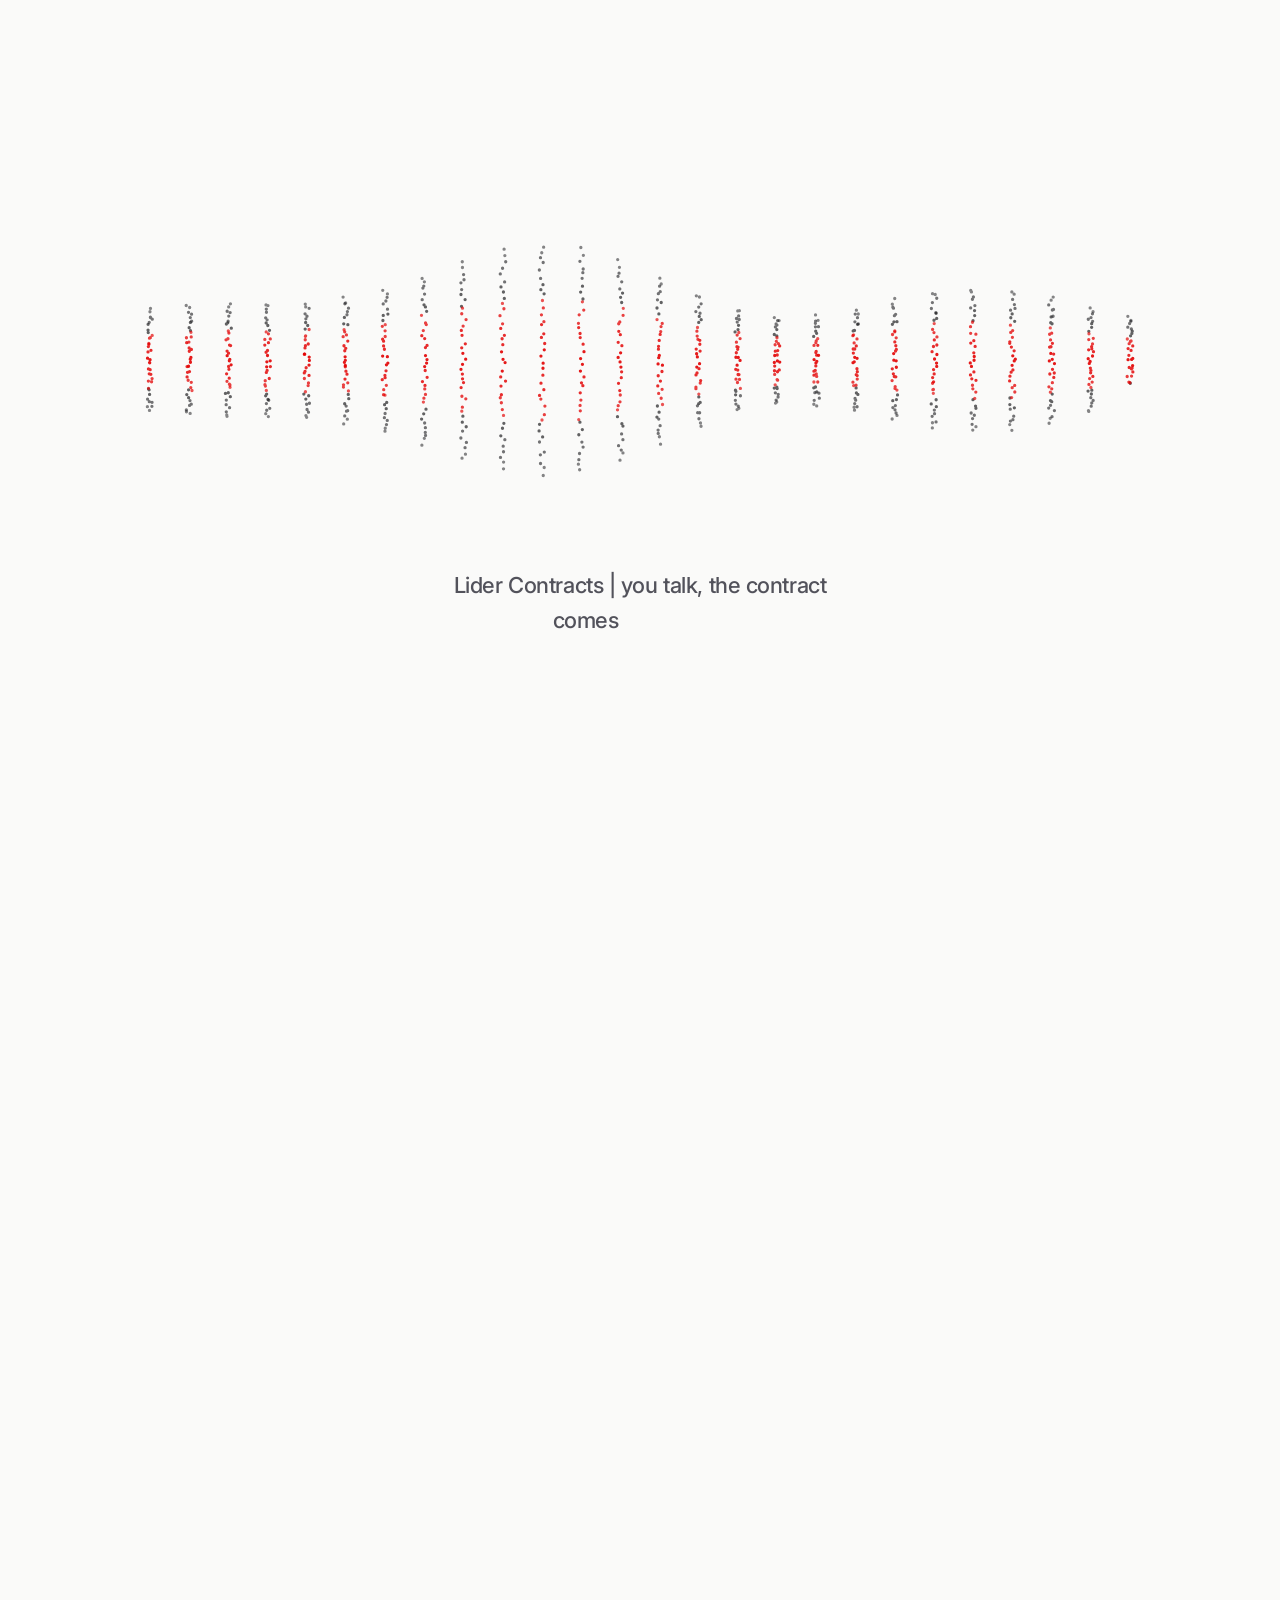
==== en/index.html @ 35e48deb "Site do Lider Contracts, nas tres linguas Portugues na raiz, ingles em /en/ e espanhol em /es/, cada" ====
<!DOCTYPE html><html lang="en"><head><meta charset="utf-8"><meta name="viewport" content="width=device-width,initial-scale=1"><title>Contracts and invoices on WhatsApp | Lider Contracts</title><meta name="description" content="Send a voice note on WhatsApp and get a contract, estimate or invoice back in English, branded with your company. Built for service pros in the United States."><meta name="robots" content="index,follow,max-image-preview:large"><link rel="canonical" href="https://lidercontracts.com/en/"><link rel="alternate" hreflang="pt-BR" href="https://lidercontracts.com/"><link rel="alternate" hreflang="en" href="https://lidercontracts.com/en/"><link rel="alternate" hreflang="es" href="https://lidercontracts.com/es/"><link rel="alternate" hreflang="x-default" href="https://lidercontracts.com/en/"><meta property="og:type" content="website"><meta property="og:url" content="https://lidercontracts.com/en/"><meta property="og:title" content="You talk. The contract comes back done."><meta property="og:description" content="A voice note on WhatsApp becomes a contract and an invoice in English, with your company name and logo."><meta property="og:locale" content="en_US"><meta property="og:site_name" content="Lider Contracts"><meta name="twitter:card" content="summary_large_image"><meta name="twitter:title" content="You talk. The contract comes back done."><meta name="twitter:description" content="A voice note on WhatsApp becomes a contract and an invoice in English, with your company name and logo."><link rel="icon" type="image/png" href="/assets/favicon.png"><link rel="apple-touch-icon" href="/assets/favicon.png"><meta name="theme-color" content="#fafaf9"><link rel="preconnect" href="https://fonts.googleapis.com"><link rel="preconnect" href="https://fonts.gstatic.com" crossorigin><link href="https://fonts.googleapis.com/css2?family=Inter:wght@400;500;600;700&family=JetBrains+Mono:wght@500;600&display=swap" rel="stylesheet"><link rel="stylesheet" href="/assets/site-us.css?v=20261125"><script>!function(){if("http:"===location.protocol||"https:"===location.protocol){var t="lidercommerce_us_lingua",a=(document.documentElement.getAttribute("lang")||"pt").slice(0,2);if("/"===location.pathname||"/index.html"===location.pathname){var e=location.search+location.hash,o=null;try{o=localStorage.getItem(t)}catch(t){}if(o)"pt"!==o&&n(o);else if(!/bot|crawl|spider|slurp|googlebot|bingpreview|duckduck|yandex|baidu/i.test(navigator.userAgent||"")){var l=(navigator.languages&&navigator.languages[0]||navigator.language||"").slice(0,2).toLowerCase();"es"===l?n("es"):l&&"pt"!==l&&n("en")}}else try{localStorage.setItem(t,a)}catch(t){}}function n(t){location.replace("/"+t+"/"+e)}}()</script><script>!function(){var e=document.documentElement,a=location.search;if(!(a.indexOf("sem-abertura")>-1)){if(!(a.indexOf("abertura")>-1)){try{if("1"===sessionStorage.getItem("lidercommerce_us_abertura_vista_v1"))return}catch(e){}if(window.matchMedia&&window.matchMedia("(prefers-reduced-motion: reduce)").matches)return}var t=document.createElement("style");t.textContent=".abertura-ativa,.abertura-ativa body{overflow:hidden;background:#fafaf9}.abertura-ativa body>*:not(.abertura){visibility:hidden}.abertura{visibility:visible}",document.head.appendChild(t),e.className+=" abertura-ativa",setTimeout(function(){e.classList.remove("abertura-ativa")},9e3)}}()</script><script src="/assets/abertura-us.js?v=20261125" defer="defer"></script><script type="application/ld+json">[{"@context":"https://schema.org","@type":"SoftwareApplication","name":"Lider Contracts","applicationCategory":"BusinessApplication","operatingSystem":"WhatsApp","inLanguage":"en","url":"https://lidercontracts.com/en/","description":"Send a voice note on WhatsApp and get a contract, estimate or invoice back in English, branded with your company. Built for service pros in the United States.","offers":[{"@type":"Offer","name":"Free","price":"0","priceCurrency":"USD","description":"To try it before you decide."},{"@type":"Offer","name":"Plus","price":"4","priceCurrency":"USD","description":"$48 a year, billed once"},{"@type":"Offer","name":"Pro","price":"18","priceCurrency":"USD","description":"$216 a year, billed once"}]},{"@context":"https://schema.org","@type":"FAQPage","inLanguage":"en","mainEntity":[{"@type":"Question","name":"Do I need to speak English?","acceptedAnswer":{"@type":"Answer","text":"No. You speak in Portuguese or Spanish and the document comes out in English. The summary you get back to review is in your own language."}},{"@type":"Question","name":"Do I need to install an app?","acceptedAnswer":{"@type":"Answer","text":"No. Everything happens in the WhatsApp you already use every day. The dashboard on your computer is there to look up what you already sent."}},{"@type":"Question","name":"Is the contract valid in the United States?","acceptedAnswer":{"@type":"Answer","text":"It carries the parties, the job, the amounts, the deposit and the signature lines, in the format service pros use every day. For a large project or an unusual case, it is worth running it by an attorney first."}},{"@type":"Question","name":"Can I put my own logo on it?","acceptedAnswer":{"@type":"Answer","text":"Yes. Name, logo, address, standard deposit and warranty are saved once and go into every document on their own."}},{"@type":"Question","name":"What if the price changes later?","acceptedAnswer":{"@type":"Answer","text":"Ask for the change in the same chat, by voice or by text. A new version comes out right away, without starting over."}},{"@type":"Question","name":"How do I cancel?","acceptedAnswer":{"@type":"Answer","text":"On WhatsApp or in the dashboard, whenever you want. No fee and no commitment."}}]}]</script></head><body><div class="abertura" aria-hidden="true"><p class="abertura-frase" data-frase="Lider Contracts | you talk, the contract comes back done"></p></div><header class="topo" id="topo"><div class="topo-caixa wrap"><a href="/en/" class="marca" aria-label="Lider Contracts"><img src="/assets/logo-lc-marca.png" alt=""> <span>Lider<i>Contracts</i></span></a><div class="topo-acoes"><nav class="linguas" aria-label="Language"><a href="/" hreflang="pt-BR" lang="pt-BR">PT</a> <a href="/en/" aria-current="true" hreflang="en" lang="en">EN</a> <a href="/es/" hreflang="es" lang="es">ES</a></nav><a href="#planos" class="topo-link some">Pricing</a> <a href="https://lidercontracts.com/app/" class="topo-link">Log in</a> <a href="#planos" class="btn btn-marca btn-p">Subscribe</a></div></div></header><main><section class="hero"><div class="wrap"><div class="hero-grade"><div class="hero-texto"><span class="etiqueta-marca">For service pros in the United States</span><h1 class="display">You talk. <span class="realce">The contract comes back done.</span></h1><p class="hero-tese">Send a voice note on WhatsApp with the client, the job and the price. In under a minute you get a contract and an invoice in English, carrying your company name and logo.</p><div class="hero-acoes"><a href="#" class="btn btn-marca btn-g" data-wa><svg viewBox="0 0 24 24" fill="currentColor" aria-hidden="true"><path d="M12.04 2C6.58 2 2.13 6.45 2.13 11.91c0 1.75.46 3.45 1.32 4.95L2 22l5.25-1.38a9.9 9.9 0 0 0 4.79 1.22h.01c5.46 0 9.91-4.45 9.91-9.91 0-2.65-1.03-5.14-2.9-7.01A9.82 9.82 0 0 0 12.04 2Zm0 18.15h-.01a8.2 8.2 0 0 1-4.19-1.15l-.3-.18-3.12.82.83-3.04-.2-.31a8.22 8.22 0 0 1-1.26-4.38c0-4.54 3.7-8.24 8.25-8.24 2.2 0 4.27.86 5.83 2.42a8.19 8.19 0 0 1 2.41 5.83c0 4.54-3.7 8.23-8.24 8.23Zm4.52-6.16c-.25-.12-1.47-.72-1.69-.81-.23-.08-.39-.12-.56.13-.16.24-.64.8-.78.97-.14.16-.29.18-.54.06-.25-.12-1.05-.39-1.99-1.23-.74-.66-1.23-1.47-1.38-1.72-.14-.25-.01-.38.11-.5.11-.11.25-.29.37-.43.13-.15.17-.25.25-.41.08-.17.04-.31-.02-.43-.06-.12-.56-1.34-.76-1.84-.2-.48-.4-.42-.56-.43h-.48c-.16 0-.43.06-.65.31-.22.25-.86.84-.86 2.05s.88 2.38 1 2.54c.12.17 1.73 2.64 4.2 3.71.59.25 1.04.4 1.4.52.59.19 1.12.16 1.55.1.47-.07 1.47-.6 1.67-1.18.21-.58.21-1.07.15-1.18-.06-.1-.22-.17-.47-.29Z"/></svg> Start free on WhatsApp </a><a href="#como" class="btn btn-linha btn-g">See how it works</a></div><div class="selos"><span class="selo"><svg viewBox="0 0 24 24" fill="none" stroke="currentColor" stroke-width="2.6" stroke-linecap="round" stroke-linejoin="round" aria-hidden="true"><path d="M20 6 9 17l-5-5"/></svg>Free to start</span> <span class="selo"><svg viewBox="0 0 24 24" fill="none" stroke="currentColor" stroke-width="2.6" stroke-linecap="round" stroke-linejoin="round" aria-hidden="true"><path d="M20 6 9 17l-5-5"/></svg>No card needed</span> <span class="selo"><svg viewBox="0 0 24 24" fill="none" stroke="currentColor" stroke-width="2.6" stroke-linecap="round" stroke-linejoin="round" aria-hidden="true"><path d="M20 6 9 17l-5-5"/></svg>No app to install</span></div></div><div class="cena" data-demo="1" aria-label="Example of a WhatsApp conversation and the contract it produces"><div class="aparelho"><div class="fone"><div class="fone-tela"><div class="fone-ilha"></div><div class="fone-topo"><span class="mono">9:41</span> <span class="fone-sinal"><svg viewBox="0 0 24 24" fill="currentColor" aria-hidden="true"><path d="M2 20h3v-6H2v6Zm5 0h3V9H7v11Zm5 0h3V4h-3v16Zm5 0h3v-9h-3v9Z"/></svg> <svg viewBox="0 0 24 24" fill="currentColor" aria-hidden="true"><path d="M2 6h16a2 2 0 0 1 2 2v8a2 2 0 0 1-2 2H2a2 2 0 0 1-2-2V8a2 2 0 0 1 2-2Zm1 2v8h14V8H3Zm19 2v4h1v-4h-1Z"/></svg></span></div><div class="chat-topo"><span class="chat-voltar"><svg viewBox="0 0 24 24" fill="none" stroke="currentColor" stroke-width="2.4" stroke-linecap="round" stroke-linejoin="round" aria-hidden="true"><path d="m15 18-6-6 6-6"/></svg></span><span class="chat-face"><svg viewBox="0 0 24 24" fill="currentColor" aria-hidden="true"><path d="M12 2a2 2 0 0 1 2 2v1h1a5 5 0 0 1 5 5v5a5 5 0 0 1-5 5H9a5 5 0 0 1-5-5v-5a5 5 0 0 1 5-5h1V4a2 2 0 0 1 2-2Zm-2.5 9a1.5 1.5 0 1 0 0 3 1.5 1.5 0 0 0 0-3Zm5 0a1.5 1.5 0 1 0 0 3 1.5 1.5 0 0 0 0-3Z"/></svg> </span><span class="chat-nome"><b>Lider Contracts</b><span>online</span></span> <span class="chat-icones"><svg viewBox="0 0 24 24" fill="none" stroke="currentColor" stroke-width="2" aria-hidden="true"><path d="m23 7-7 5 7 5V7Z"/><rect x="1" y="5" width="15" height="14" rx="2"/></svg> <svg viewBox="0 0 24 24" fill="none" stroke="currentColor" stroke-width="2" aria-hidden="true"><path d="M22 16.92v3a2 2 0 0 1-2.18 2 19.8 19.8 0 0 1-8.63-3.07 19.5 19.5 0 0 1-6-6A19.8 19.8 0 0 1 2.12 4.2 2 2 0 0 1 4.11 2h3a2 2 0 0 1 2 1.72c.13.96.36 1.9.7 2.81a2 2 0 0 1-.45 2.11L8.1 9.9a16 16 0 0 0 6 6l1.26-1.26a2 2 0 0 1 2.11-.45c.9.34 1.85.57 2.81.7A2 2 0 0 1 22 16.92Z"/></svg></span></div><div class="chat"><div class="conversa" data-para="1"><span class="chat-dia">Today</span><div class="balao balao-eu"><div class="audio"><span class="audio-play"><svg viewBox="0 0 24 24" fill="currentColor" aria-hidden="true"><path d="M8 5v14l11-7L8 5Z"/></svg></span><span class="audio-onda" aria-hidden="true"><i class="on" style="height:6px"></i><i class="on" style="height:12px"></i><i class="on" style="height:18px"></i><i class="on" style="height:9px"></i><i class="on" style="height:15px"></i><i class="on" style="height:20px"></i><i style="height:11px"></i><i style="height:16px"></i><i style="height:7px"></i><i style="height:13px"></i><i style="height:18px"></i><i style="height:9px"></i><i style="height:14px"></i><i style="height:6px"></i><i style="height:11px"></i><i style="height:16px"></i> </span><span class="audio-tempo mono">0:38</span></div><span class="balao-hora mono">9:41<svg viewBox="0 0 24 24" fill="currentColor" aria-hidden="true"><path d="M18.4 6.6 9.9 15.1 7 12.2l-1.4 1.4 4.3 4.3 9.9-9.9-1.4-1.4Z"/><path d="M22.6 6.6 14.1 15.1l-.8-.8-1.4 1.4 2.2 2.2 9.9-9.9-1.4-1.4Z"/></svg></span></div><div class="balao balao-ela">Interior painting for Karen Miller, 3 bedrooms. $4,850 with a 30% deposit. Is that right?<div class="balao-botoes"><span>Generate PDF</span><span>Adjust</span></div><span class="balao-hora mono">9:41</span></div><div class="balao balao-eu">That is right, go ahead<span class="balao-hora mono">9:42<svg viewBox="0 0 24 24" fill="currentColor" aria-hidden="true"><path d="M18.4 6.6 9.9 15.1 7 12.2l-1.4 1.4 4.3 4.3 9.9-9.9-1.4-1.4Z"/><path d="M22.6 6.6 14.1 15.1l-.8-.8-1.4 1.4 2.2 2.2 9.9-9.9-1.4-1.4Z"/></svg></span></div><div class="balao balao-ela"><div class="anexo"><span class="anexo-icone">PDF</span> <span><b>Contract-1042.pdf</b><span>2 pages · PDF</span></span></div>Done. Just forward it to your client. <span class="balao-hora mono">9:42</span></div></div><div class="conversa" data-para="2"><span class="chat-dia">Today</span><div class="balao balao-eu">Can you start next Monday? And are you insured?<span class="balao-hora mono">9:12<svg viewBox="0 0 24 24" fill="currentColor" aria-hidden="true"><path d="M18.4 6.6 9.9 15.1 7 12.2l-1.4 1.4 4.3 4.3 9.9-9.9-1.4-1.4Z"/><path d="M22.6 6.6 14.1 15.1l-.8-.8-1.4 1.4 2.2 2.2 9.9-9.9-1.4-1.4Z"/></svg></span></div><div class="balao balao-ela">Your client is asking if you can start Monday and whether you carry insurance. <span class="balao-rotulo">Reply ready in English</span> <span class="balao-caixa" lang="en">Yes, I can start Monday at 8 AM. I am fully insured and I can send you the certificate today.</span><div class="balao-botoes"><span>Copy</span><span>Change the tone</span></div><span class="balao-hora mono">9:12</span></div></div><div class="conversa" data-para="3"><span class="chat-dia">Today</span><div class="balao balao-eu">What should I charge to paint 3 bedrooms in Orlando?<span class="balao-hora mono">8:05<svg viewBox="0 0 24 24" fill="currentColor" aria-hidden="true"><path d="M18.4 6.6 9.9 15.1 7 12.2l-1.4 1.4 4.3 4.3 9.9-9.9-1.4-1.4Z"/><path d="M22.6 6.6 14.1 15.1l-.8-.8-1.4 1.4 2.2 2.2 9.9-9.9-1.4-1.4Z"/></svg></span></div><div class="balao balao-ela"><span class="balao-rotulo">What people charge in your area</span><div class="faixa-preco"><div class="faixa-trilho"><i></i><b></b></div><div class="faixa-pontas mono"><span>$3,500</span><span>$5,200</span></div><div class="faixa-media">Average <b class="mono">$4,500</b></div></div>For that size and the finish you do, I would go with $4,850 and a 30% deposit.<div class="balao-botoes"><span class="so-um">Use $4,850</span></div><span class="balao-hora mono">8:05</span></div></div><div class="conversa" data-para="4"><span class="chat-dia">Today</span><div class="balao balao-eu balao-foto"><span class="foto" aria-hidden="true"><i></i></span> What is this stain? Can I just paint over it? <span class="balao-hora mono">16:40<svg viewBox="0 0 24 24" fill="currentColor" aria-hidden="true"><path d="M18.4 6.6 9.9 15.1 7 12.2l-1.4 1.4 4.3 4.3 9.9-9.9-1.4-1.4Z"/><path d="M22.6 6.6 14.1 15.1l-.8-.8-1.4 1.4 2.2 2.2 9.9-9.9-1.4-1.4Z"/></svg></span></div><div class="balao balao-ela">From the photo it is water damage: the dark patch with the yellow edge comes from moisture. Paint over it and it is back in two weeks.<ol class="passos-chat"><li>Find where the water comes from</li><li>Dry it out and sand it</li><li>Primer and two coats</li></ol><span class="balao-hora mono">16:41</span></div></div></div><div class="chat-pe"><span class="chat-campo">Message<svg viewBox="0 0 24 24" fill="none" stroke="currentColor" stroke-width="2" aria-hidden="true"><path d="M21.44 11.05 12.25 20.24a6 6 0 0 1-8.49-8.49l9.19-9.19a4 4 0 0 1 5.66 5.66l-9.2 9.19a2 2 0 0 1-2.83-2.83l8.49-8.48"/></svg></span><span class="chat-mic"><svg viewBox="0 0 24 24" fill="currentColor" aria-hidden="true"><path d="M12 15a3 3 0 0 0 3-3V6a3 3 0 0 0-6 0v6a3 3 0 0 0 3 3Zm5-3a5 5 0 0 1-10 0H5a7 7 0 0 0 6 6.92V22h2v-3.08A7 7 0 0 0 19 12h-2Z"/></svg></span></div></div></div><div class="flutua flutua-1" data-para="1"><span class="flutua-face">KM</span> <span><span>Client</span><b>Karen Miller</b></span></div><div class="flutua flutua-2" data-para="1"><span class="flutua-face"><svg viewBox="0 0 24 24" fill="none" stroke="currentColor" stroke-width="2.2" stroke-linecap="round" aria-hidden="true"><path d="M19 11H5m14 0a2 2 0 0 1 2 2v6a2 2 0 0 1-2 2H5a2 2 0 0 1-2-2v-6a2 2 0 0 1 2-2m14 0V7a2 2 0 0 0-2-2H7a2 2 0 0 0-2 2v4"/></svg></span><span><span>Service</span><b>Interior painting</b></span></div><div class="flutua flutua-3" data-para="1"><span class="flutua-face"><svg viewBox="0 0 24 24" fill="none" stroke="currentColor" stroke-width="2.4" stroke-linecap="round" aria-hidden="true"><path d="M12 1v22M17 5H9.5a3.5 3.5 0 0 0 0 7h5a3.5 3.5 0 0 1 0 7H6"/></svg></span><span><span>Total</span><b class="mono">$4,850</b></span></div><div class="flutua flutua-2" data-para="2"><span class="flutua-face"><svg viewBox="0 0 24 24" fill="none" stroke="currentColor" stroke-width="2.2" stroke-linecap="round" stroke-linejoin="round" aria-hidden="true"><circle cx="12" cy="12" r="10"/><path d="M2 12h20M12 2a15.3 15.3 0 0 1 4 10 15.3 15.3 0 0 1-4 10 15.3 15.3 0 0 1-4-10 15.3 15.3 0 0 1 4-10Z"/></svg></span><span><span>Came in</span><b>English</b></span></div><div class="flutua flutua-3" data-para="2"><span class="flutua-face"><svg viewBox="0 0 24 24" fill="none" stroke="currentColor" stroke-width="2.4" stroke-linecap="round" stroke-linejoin="round" aria-hidden="true"><path d="m17 2 4 4-4 4M3 11V9a4 4 0 0 1 4-4h14M7 22l-4-4 4-4M21 13v2a4 4 0 0 1-4 4H3"/></svg></span><span><span>Translated</span><b>Both ways</b></span></div><div class="flutua flutua-2" data-para="3"><span class="flutua-face"><svg viewBox="0 0 24 24" fill="none" stroke="currentColor" stroke-width="2.2" stroke-linecap="round" stroke-linejoin="round" aria-hidden="true"><path d="M21 10c0 7-9 13-9 13s-9-6-9-13a9 9 0 0 1 18 0Z"/><circle cx="12" cy="10" r="3"/></svg></span><span><span>Area</span><b>Orlando, FL</b></span></div><div class="flutua flutua-3" data-para="3"><span class="flutua-face"><svg viewBox="0 0 24 24" fill="none" stroke="currentColor" stroke-width="2.4" stroke-linecap="round" stroke-linejoin="round" aria-hidden="true"><path d="M3 17l6-6 4 4 7-7"/><path d="M14 8h6v6"/></svg></span><span><span>Area average</span><b class="mono">$4,500</b></span></div><div class="flutua flutua-2" data-para="4"><span class="flutua-face"><svg viewBox="0 0 24 24" fill="none" stroke="currentColor" stroke-width="2.2" stroke-linecap="round" stroke-linejoin="round" aria-hidden="true"><rect x="3" y="3" width="18" height="18" rx="2"/><circle cx="8.5" cy="8.5" r="1.5"/><path d="m21 15-5-5L5 21"/></svg></span><span><span>Photo</span><b>Living room wall</b></span></div><div class="flutua flutua-3" data-para="4"><span class="flutua-face"><svg viewBox="0 0 24 24" fill="none" stroke="currentColor" stroke-width="2.4" stroke-linecap="round" stroke-linejoin="round" aria-hidden="true"><path d="M12 2a7 7 0 0 0-4 12.7V17a2 2 0 0 0 2 2h4a2 2 0 0 0 2-2v-2.3A7 7 0 0 0 12 2Z"/><path d="M9 22h6"/></svg></span><span><span>Diagnosis</span><b>Water damage</b></span></div><div class="doc" data-para="1"><span class="doc-selo"><svg viewBox="0 0 24 24" fill="none" stroke="currentColor" stroke-width="3" stroke-linecap="round" stroke-linejoin="round" aria-hidden="true"><path d="M20 6 9 17l-5-5"/></svg>In English</span><div class="doc-topo"><span class="doc-logo">RP</span> <span><b>Rivera Painting LLC</b><span>Orlando, FL</span></span></div><div class="doc-titulo">CONTRACT</div><div class="doc-para">Prepared for Karen Miller</div><div class="doc-linha"><span>Interior painting, 3 bedrooms</span><b class="mono">$3,600</b></div><div class="doc-linha"><span>Ceilings and trim</span><b class="mono">$850</b></div><div class="doc-linha"><span>Paint and materials</span><b class="mono">$400</b></div><div class="doc-total"><span>Total</span><span class="mono">$4,850.00</span></div><div class="doc-assina"><div><i></i><span>CONTRACTOR</span></div><div><i></i><span>CLIENT</span></div></div></div></div><div class="demo"><span class="demo-chamada"><svg viewBox="0 0 24 24" fill="none" stroke="currentColor" stroke-width="2.2" stroke-linecap="round" stroke-linejoin="round" aria-hidden="true"><path d="M9 11V6a2 2 0 0 1 4 0v5m0-1.5a2 2 0 0 1 4 0V15a6 6 0 0 1-6 6h-1a6 6 0 0 1-5.2-3l-1.6-2.8a2 2 0 0 1 3.4-2L9 15"/></svg> Tap and watch it work</span><div class="demo-abas" role="tablist" aria-label="Tap and watch it work"><button type="button" role="tab" aria-selected="true" data-aba="1" class="on">Estimates by voice</button> <button type="button" role="tab" aria-selected="false" data-aba="2">English in your chats</button> <button type="button" role="tab" aria-selected="false" data-aba="3">What to charge</button> <button type="button" role="tab" aria-selected="false" data-aba="4">Questions by photo</button></div></div></div></div></div></section><section class="faixa faixa-papel" id="recursos"><div class="wrap"><div class="cabeca"><span class="etiqueta">What it does for you</span><h2 class="display">Four things you stop doing at night</h2><p>The paperwork that piles up after the job, handled in the same WhatsApp where you already talk to your clients.</p></div><div class="recursos"><article class="recurso"><span class="recurso-icone"><svg viewBox="0 0 24 24" fill="currentColor" aria-hidden="true"><path d="M12 15a3 3 0 0 0 3-3V6a3 3 0 0 0-6 0v6a3 3 0 0 0 3 3Zm5-3a5 5 0 0 1-10 0H5a7 7 0 0 0 6 6.92V22h2v-3.08A7 7 0 0 0 19 12h-2Z"/></svg></span><h3>Estimates by voice</h3><p>Record it the way you would say it to the client. The job, the price and the terms come out of the voice note and turn into a document.</p></article><article class="recurso"><span class="recurso-icone"><svg viewBox="0 0 24 24" fill="none" stroke="currentColor" stroke-width="2" stroke-linecap="round" stroke-linejoin="round" aria-hidden="true"><circle cx="12" cy="12" r="10"/><path d="M2 12h20M12 2a15.3 15.3 0 0 1 4 10 15.3 15.3 0 0 1-4 10 15.3 15.3 0 0 1-4-10 15.3 15.3 0 0 1 4-10Z"/></svg></span><h3>English without the stress</h3><p>The document comes out in American English, in the format your client here expects to read and sign.</p></article><article class="recurso"><span class="recurso-icone"><svg viewBox="0 0 24 24" fill="none" stroke="currentColor" stroke-width="2" stroke-linecap="round" stroke-linejoin="round" aria-hidden="true"><path d="M12 1v22M17 5H9.5a3.5 3.5 0 0 0 0 7h5a3.5 3.5 0 0 1 0 7H6"/></svg></span><h3>What to charge</h3><p>Not sure about the price? Ask before you send it. You get the range people charge for your type of job in your area.</p></article><article class="recurso"><span class="recurso-icone"><svg viewBox="0 0 24 24" fill="none" stroke="currentColor" stroke-width="2" stroke-linecap="round" stroke-linejoin="round" aria-hidden="true"><rect x="3" y="3" width="18" height="18" rx="2"/><circle cx="8.5" cy="8.5" r="1.5"/><path d="m21 15-5-5L5 21"/></svg></span><h3>Send a photo, get an answer</h3><p>Send a picture of the job or of a paper you received and ask whatever you need. The answer comes back in the same chat.</p></article></div></div></section><section class="faixa" id="como"><div class="wrap"><div class="cabeca"><span class="etiqueta">How it works</span><h2 class="display">Three steps, one minute</h2></div><div class="passos"><div class="passo"><span class="passo-icone"><span class="passo-num">1</span><svg viewBox="0 0 24 24" fill="currentColor" aria-hidden="true"><path d="M12 15a3 3 0 0 0 3-3V6a3 3 0 0 0-6 0v6a3 3 0 0 0 3 3Zm5-3a5 5 0 0 1-10 0H5a7 7 0 0 0 6 6.92V22h2v-3.08A7 7 0 0 0 19 12h-2Z"/></svg></span><h3>Talk</h3><p>Client, job and price, in one voice note.</p></div><div class="passo"><span class="passo-icone"><span class="passo-num">2</span><svg viewBox="0 0 24 24" fill="none" stroke="currentColor" stroke-width="2" stroke-linecap="round" stroke-linejoin="round" aria-hidden="true"><path d="M9 11V6a2 2 0 0 1 4 0v5m0-1.5a2 2 0 0 1 4 0V15a6 6 0 0 1-6 6h-1a6 6 0 0 1-5.2-3l-1.6-2.8a2 2 0 0 1 3.4-2L9 15"/></svg></span><h3>Check</h3><p>Read the summary and tap Generate PDF.</p></div><div class="passo"><span class="passo-icone"><span class="passo-num">3</span><svg viewBox="0 0 24 24" fill="none" stroke="currentColor" stroke-width="2" stroke-linecap="round" stroke-linejoin="round" aria-hidden="true"><path d="m22 2-7 20-4-9-9-4 20-7Z"/></svg></span><h3>Send</h3><p>In English, with your brand, ready to sign.</p></div></div></div></section><section class="faixa faixa-papel" id="para-quem"><div class="wrap"><div class="cabeca"><span class="etiqueta">Who it is for</span><h2 class="display">Built for people who work with their hands</h2><p>If you close the job in conversation and then lose the evening writing paperwork, this is for you.</p></div><div class="oficios"><span class="oficio"><svg viewBox="0 0 24 24" fill="none" stroke="currentColor" stroke-width="2.6" stroke-linecap="round" stroke-linejoin="round" aria-hidden="true"><path d="M20 6 9 17l-5-5"/></svg>Painting</span><span class="oficio"><svg viewBox="0 0 24 24" fill="none" stroke="currentColor" stroke-width="2.6" stroke-linecap="round" stroke-linejoin="round" aria-hidden="true"><path d="M20 6 9 17l-5-5"/></svg>Cleaning</span><span class="oficio"><svg viewBox="0 0 24 24" fill="none" stroke="currentColor" stroke-width="2.6" stroke-linecap="round" stroke-linejoin="round" aria-hidden="true"><path d="M20 6 9 17l-5-5"/></svg>Landscaping</span><span class="oficio"><svg viewBox="0 0 24 24" fill="none" stroke="currentColor" stroke-width="2.6" stroke-linecap="round" stroke-linejoin="round" aria-hidden="true"><path d="M20 6 9 17l-5-5"/></svg>Electrical</span><span class="oficio"><svg viewBox="0 0 24 24" fill="none" stroke="currentColor" stroke-width="2.6" stroke-linecap="round" stroke-linejoin="round" aria-hidden="true"><path d="M20 6 9 17l-5-5"/></svg>Plumbing</span><span class="oficio"><svg viewBox="0 0 24 24" fill="none" stroke="currentColor" stroke-width="2.6" stroke-linecap="round" stroke-linejoin="round" aria-hidden="true"><path d="M20 6 9 17l-5-5"/></svg>Remodeling</span><span class="oficio"><svg viewBox="0 0 24 24" fill="none" stroke="currentColor" stroke-width="2.6" stroke-linecap="round" stroke-linejoin="round" aria-hidden="true"><path d="M20 6 9 17l-5-5"/></svg>Moving</span><span class="oficio"><svg viewBox="0 0 24 24" fill="none" stroke="currentColor" stroke-width="2.6" stroke-linecap="round" stroke-linejoin="round" aria-hidden="true"><path d="M20 6 9 17l-5-5"/></svg>Detailing</span></div></div></section><section class="faixa" id="central"><div class="wrap"><div class="cabeca"><span class="etiqueta-marca">Your dashboard</span><h2 class="display">You talk on WhatsApp. Everything stays saved.</h2><p>Besides the chat, you get a dashboard with every document you have sent, your plan and your company details.</p></div><div class="central"><div class="abas"><div class="aba ativa"><span class="aba-icone"><svg viewBox="0 0 24 24" fill="none" stroke="currentColor" stroke-width="2" stroke-linecap="round" stroke-linejoin="round" aria-hidden="true"><path d="m3 9 9-7 9 7v11a2 2 0 0 1-2 2H5a2 2 0 0 1-2-2V9Z"/><path d="M9 22V12h6v10"/></svg></span><span><b>Home</b><p>Your plan, how much you have used this month and your latest documents.</p></span></div><div class="aba"><span class="aba-icone"><svg viewBox="0 0 24 24" fill="none" stroke="currentColor" stroke-width="2" stroke-linecap="round" stroke-linejoin="round" aria-hidden="true"><path d="M14 2H6a2 2 0 0 0-2 2v16a2 2 0 0 0 2 2h12a2 2 0 0 0 2-2V8Z"/><path d="M14 2v6h6M16 13H8M16 17H8"/></svg></span><span><b>Documents</b><p>Every contract, estimate and invoice saved and ready to download again.</p></span></div><div class="aba"><span class="aba-icone"><svg viewBox="0 0 24 24" fill="none" stroke="currentColor" stroke-width="2" stroke-linecap="round" stroke-linejoin="round" aria-hidden="true"><rect x="2" y="7" width="20" height="14" rx="2"/><path d="M16 21V5a2 2 0 0 0-2-2h-4a2 2 0 0 0-2 2v16"/></svg></span><span><b>My business</b><p>Name, logo, address, standard deposit and warranty. They go into every document.</p></span></div><div class="aba"><span class="aba-icone"><svg viewBox="0 0 24 24" fill="none" stroke="currentColor" stroke-width="2" stroke-linecap="round" stroke-linejoin="round" aria-hidden="true"><rect x="2" y="5" width="20" height="14" rx="2"/><path d="M2 10h20"/></svg></span><span><b>Plan and billing</b><p>Change your plan, update your card and see your invoices whenever you want.</p></span></div></div><div><div class="janela"><div class="janela-barra"><span class="janela-bolas"><i></i><i></i><i></i></span> <span class="janela-url mono">lidercontracts.com/app</span></div><div class="painel"><div class="painel-lado"><div class="painel-marca"><i><svg viewBox="0 0 24 24" fill="currentColor" aria-hidden="true"><path d="M12 2a2 2 0 0 1 2 2v1h1a5 5 0 0 1 5 5v5a5 5 0 0 1-5 5H9a5 5 0 0 1-5-5v-5a5 5 0 0 1 5-5h1V4a2 2 0 0 1 2-2Zm-2.5 9a1.5 1.5 0 1 0 0 3 1.5 1.5 0 0 0 0-3Zm5 0a1.5 1.5 0 1 0 0 3 1.5 1.5 0 0 0 0-3Z"/></svg></i>Lider Contracts</div><div class="painel-item on"><svg viewBox="0 0 24 24" fill="none" stroke="currentColor" stroke-width="2" stroke-linecap="round" stroke-linejoin="round" aria-hidden="true"><path d="m3 9 9-7 9 7v11a2 2 0 0 1-2 2H5a2 2 0 0 1-2-2V9Z"/></svg>Home</div><div class="painel-item"><svg viewBox="0 0 24 24" fill="none" stroke="currentColor" stroke-width="2" stroke-linecap="round" stroke-linejoin="round" aria-hidden="true"><path d="M14 2H6a2 2 0 0 0-2 2v16a2 2 0 0 0 2 2h12a2 2 0 0 0 2-2V8Z"/><path d="M14 2v6h6"/></svg>Documents</div><div class="painel-item"><svg viewBox="0 0 24 24" fill="none" stroke="currentColor" stroke-width="2" stroke-linecap="round" stroke-linejoin="round" aria-hidden="true"><rect x="2" y="7" width="20" height="14" rx="2"/><path d="M16 21V5a2 2 0 0 0-2-2h-4a2 2 0 0 0-2 2v16"/></svg>My business</div><div class="painel-item"><svg viewBox="0 0 24 24" fill="none" stroke="currentColor" stroke-width="2" stroke-linecap="round" stroke-linejoin="round" aria-hidden="true"><rect x="2" y="5" width="20" height="14" rx="2"/><path d="M2 10h20"/></svg>Plan and billing</div></div><div class="painel-corpo"><div class="painel-ola"><b>Hello, Rivera Painting</b> <span class="pastilha"><i></i>Active</span></div><div class="painel-cartoes"><div class="painel-cartao"><span>Plan</span><b>Pro</b></div><div class="painel-cartao"><span>This month</span><b class="mono">14 <em>documents</em></b></div></div><div class="painel-tit">Recent documents</div><div class="painel-doc"><span class="anexo-icone">PDF</span><b>Karen Miller</b><span>Contract</span><u class="mono">$4,850</u></div><div class="painel-doc"><span class="anexo-icone">PDF</span><b>Mike Brown</b><span>Invoice</span><u class="mono">$1,200</u></div><div class="painel-doc"><span class="anexo-icone">PDF</span><b>Lisa Chen</b><span>Estimate</span><u class="mono">$2,300</u></div></div></div></div><p class="legenda">Illustrative example of the dashboard.</p></div></div></div></section><section class="faixa faixa-papel" id="planos"><div class="wrap"><div class="cabeca"><h2 class="display">Start free. Subscribe if you like it.</h2><p>No commitment, and no card to try it.</p></div><div class="planos-area" data-cobranca="ano" id="planosArea"><div style="text-align:center"><div class="chave" role="group" aria-label="Billing period"><button type="button" class="on" data-cobranca="ano">Yearly <em>-55%</em></button> <button type="button" data-cobranca="mes">Monthly</button></div></div><div class="planos"><article class="plano"><div class="plano-nome"><b>Free</b></div><div class="plano-valor"><b class="mono">$0</b><span>/month</span></div><p class="plano-nota">To try it before you decide.</p><ul><li><svg viewBox="0 0 24 24" fill="none" stroke="currentColor" stroke-width="2.6" stroke-linecap="round" stroke-linejoin="round" aria-hidden="true"><path d="M20 6 9 17l-5-5"/></svg>1 contract and 1 invoice</li><li><svg viewBox="0 0 24 24" fill="none" stroke="currentColor" stroke-width="2.6" stroke-linecap="round" stroke-linejoin="round" aria-hidden="true"><path d="M20 6 9 17l-5-5"/></svg>With watermark</li><li><svg viewBox="0 0 24 24" fill="none" stroke="currentColor" stroke-width="2.6" stroke-linecap="round" stroke-linejoin="round" aria-hidden="true"><path d="M20 6 9 17l-5-5"/></svg>No card needed</li></ul><a href="#" class="btn btn-linha" data-wa>Start free</a></article><article class="plano plano-top"><span class="plano-fita">Recommended</span><div class="plano-nome"><b>Plus</b><span class="plano-economia por-ano">Save 55%</span></div><div class="plano-valor"><b class="mono por-ano">$4</b><b class="mono por-mes">$9</b> <span>/month</span><s class="mono por-ano">$9</s></div><p class="plano-nota por-ano">$48 a year, billed once</p><p class="plano-nota por-mes">Billed every month</p><ul><li><svg viewBox="0 0 24 24" fill="none" stroke="currentColor" stroke-width="2.6" stroke-linecap="round" stroke-linejoin="round" aria-hidden="true"><path d="M20 6 9 17l-5-5"/></svg><span class="por-ano">120 documents a year</span><span class="por-mes">20 documents a month</span></li><li><svg viewBox="0 0 24 24" fill="none" stroke="currentColor" stroke-width="2.6" stroke-linecap="round" stroke-linejoin="round" aria-hidden="true"><path d="M20 6 9 17l-5-5"/></svg>No watermark</li><li><svg viewBox="0 0 24 24" fill="none" stroke="currentColor" stroke-width="2.6" stroke-linecap="round" stroke-linejoin="round" aria-hidden="true"><path d="M20 6 9 17l-5-5"/></svg>Your brand on every document</li></ul><a href="#" class="btn btn-marca" data-wa="plus">Get Plus</a></article><article class="plano"><div class="plano-nome"><b>Pro</b><span class="plano-economia por-ano">Save 21%</span></div><div class="plano-valor"><b class="mono por-ano">$18</b><b class="mono por-mes">$23</b> <span>/month</span><s class="mono por-ano">$23</s></div><p class="plano-nota por-ano">$216 a year, billed once</p><p class="plano-nota por-mes">Billed every month</p><ul><li><svg viewBox="0 0 24 24" fill="none" stroke="currentColor" stroke-width="2.6" stroke-linecap="round" stroke-linejoin="round" aria-hidden="true"><path d="M20 6 9 17l-5-5"/></svg>Unlimited documents</li><li><svg viewBox="0 0 24 24" fill="none" stroke="currentColor" stroke-width="2.6" stroke-linecap="round" stroke-linejoin="round" aria-hidden="true"><path d="M20 6 9 17l-5-5"/></svg>No watermark</li><li><svg viewBox="0 0 24 24" fill="none" stroke="currentColor" stroke-width="2.6" stroke-linecap="round" stroke-linejoin="round" aria-hidden="true"><path d="M20 6 9 17l-5-5"/></svg>Priority support</li></ul><a href="#" class="btn btn-preto" data-wa="pro">Get Pro</a></article></div><div class="planos-pe"><span><svg viewBox="0 0 24 24" fill="none" stroke="currentColor" stroke-width="2" stroke-linecap="round" stroke-linejoin="round" aria-hidden="true"><path d="M20 6 9 17l-5-5"/></svg>Cancel anytime</span> <span><svg viewBox="0 0 24 24" fill="none" stroke="currentColor" stroke-width="2" stroke-linecap="round" stroke-linejoin="round" aria-hidden="true"><rect x="2" y="5" width="20" height="14" rx="2"/><path d="M2 10h20"/></svg>Pay by card</span> <span><svg viewBox="0 0 24 24" fill="none" stroke="currentColor" stroke-width="2" stroke-linecap="round" stroke-linejoin="round" aria-hidden="true"><rect x="3" y="11" width="18" height="11" rx="2"/><path d="M7 11V7a5 5 0 0 1 10 0v4"/></svg>Secure checkout</span></div></div></div></section><section class="faixa" id="perguntas"><div class="wrap"><div class="cabeca"><h2 class="display">Questions everyone asks</h2></div><div class="faq"><details><summary>Do I need to speak English?<svg viewBox="0 0 24 24" fill="none" stroke="currentColor" stroke-width="2.2" stroke-linecap="round" aria-hidden="true"><path d="M12 5v14M5 12h14"/></svg></summary><p>No. You speak in Portuguese or Spanish and the document comes out in English. The summary you get back to review is in your own language.</p></details><details><summary>Do I need to install an app?<svg viewBox="0 0 24 24" fill="none" stroke="currentColor" stroke-width="2.2" stroke-linecap="round" aria-hidden="true"><path d="M12 5v14M5 12h14"/></svg></summary><p>No. Everything happens in the WhatsApp you already use every day. The dashboard on your computer is there to look up what you already sent.</p></details><details><summary>Is the contract valid in the United States?<svg viewBox="0 0 24 24" fill="none" stroke="currentColor" stroke-width="2.2" stroke-linecap="round" aria-hidden="true"><path d="M12 5v14M5 12h14"/></svg></summary><p>It carries the parties, the job, the amounts, the deposit and the signature lines, in the format service pros use every day. For a large project or an unusual case, it is worth running it by an attorney first.</p></details><details><summary>Can I put my own logo on it?<svg viewBox="0 0 24 24" fill="none" stroke="currentColor" stroke-width="2.2" stroke-linecap="round" aria-hidden="true"><path d="M12 5v14M5 12h14"/></svg></summary><p>Yes. Name, logo, address, standard deposit and warranty are saved once and go into every document on their own.</p></details><details><summary>What if the price changes later?<svg viewBox="0 0 24 24" fill="none" stroke="currentColor" stroke-width="2.2" stroke-linecap="round" aria-hidden="true"><path d="M12 5v14M5 12h14"/></svg></summary><p>Ask for the change in the same chat, by voice or by text. A new version comes out right away, without starting over.</p></details><details><summary>How do I cancel?<svg viewBox="0 0 24 24" fill="none" stroke="currentColor" stroke-width="2.2" stroke-linecap="round" aria-hidden="true"><path d="M12 5v14M5 12h14"/></svg></summary><p>On WhatsApp or in the dashboard, whenever you want. No fee and no commitment.</p></details></div></div></section><section class="fecho"><div class="wrap"><h2 class="display">Your next estimate can be out in a minute.</h2><p>Send a voice note now and watch the contract come back done, in English, with your brand on it.</p><div class="hero-acoes"><a href="#" class="btn btn-marca btn-g" data-wa><svg viewBox="0 0 24 24" fill="currentColor" aria-hidden="true"><path d="M12.04 2C6.58 2 2.13 6.45 2.13 11.91c0 1.75.46 3.45 1.32 4.95L2 22l5.25-1.38a9.9 9.9 0 0 0 4.79 1.22h.01c5.46 0 9.91-4.45 9.91-9.91 0-2.65-1.03-5.14-2.9-7.01A9.82 9.82 0 0 0 12.04 2Zm0 18.15h-.01a8.2 8.2 0 0 1-4.19-1.15l-.3-.18-3.12.82.83-3.04-.2-.31a8.22 8.22 0 0 1-1.26-4.38c0-4.54 3.7-8.24 8.25-8.24 2.2 0 4.27.86 5.83 2.42a8.19 8.19 0 0 1 2.41 5.83c0 4.54-3.7 8.23-8.24 8.23Zm4.52-6.16c-.25-.12-1.47-.72-1.69-.81-.23-.08-.39-.12-.56.13-.16.24-.64.8-.78.97-.14.16-.29.18-.54.06-.25-.12-1.05-.39-1.99-1.23-.74-.66-1.23-1.47-1.38-1.72-.14-.25-.01-.38.11-.5.11-.11.25-.29.37-.43.13-.15.17-.25.25-.41.08-.17.04-.31-.02-.43-.06-.12-.56-1.34-.76-1.84-.2-.48-.4-.42-.56-.43h-.48c-.16 0-.43.06-.65.31-.22.25-.86.84-.86 2.05s.88 2.38 1 2.54c.12.17 1.73 2.64 4.2 3.71.59.25 1.04.4 1.4.52.59.19 1.12.16 1.55.1.47-.07 1.47-.6 1.67-1.18.21-.58.21-1.07.15-1.18-.06-.1-.22-.17-.47-.29Z"/></svg> Start free on WhatsApp </a><a href="#planos" class="btn btn-linha btn-g">See pricing</a></div></div></section></main><footer class="rodape"><div class="wrap"><div class="rodape-grade"><a href="/en/" class="marca"><img src="/assets/logo-lc-marca.png" alt=""><span>Lider<i>Contracts</i></span></a><nav class="rodape-links"><a href="#como">How it works</a> <a href="#planos">Pricing</a> <a href="#perguntas">Questions</a> <a href="https://lidercontracts.com/app/">Log in</a> <a href="#" data-wa>WhatsApp</a></nav></div><div class="rodape-pe"><span>© 2026 Lider Contracts. All rights reserved.</span><nav class="linguas" aria-label="Language"><a href="/" hreflang="pt-BR" lang="pt-BR">Português</a> <a href="/en/" aria-current="true" hreflang="en" lang="en">English</a> <a href="/es/" hreflang="es" lang="es">Español</a></nav></div></div></footer><div class="barra-pe"><a href="#" class="btn btn-marca" data-wa><svg viewBox="0 0 24 24" fill="currentColor" aria-hidden="true"><path d="M12.04 2C6.58 2 2.13 6.45 2.13 11.91c0 1.75.46 3.45 1.32 4.95L2 22l5.25-1.38a9.9 9.9 0 0 0 4.79 1.22h.01c5.46 0 9.91-4.45 9.91-9.91 0-2.65-1.03-5.14-2.9-7.01A9.82 9.82 0 0 0 12.04 2Zm4.52 11.99c-.25-.12-1.47-.72-1.69-.81-.23-.08-.39-.12-.56.13-.16.24-.64.8-.78.97-.14.16-.29.18-.54.06-.25-.12-1.05-.39-1.99-1.23-.74-.66-1.23-1.47-1.38-1.72-.14-.25-.01-.38.11-.5.11-.11.25-.29.37-.43.13-.15.17-.25.25-.41.08-.17.04-.31-.02-.43-.06-.12-.56-1.34-.76-1.84-.2-.48-.4-.42-.56-.43h-.48c-.16 0-.43.06-.65.31-.22.25-.86.84-.86 2.05s.88 2.38 1 2.54c.12.17 1.73 2.64 4.2 3.71.59.25 1.04.4 1.4.52.59.19 1.12.16 1.55.1.47-.07 1.47-.6 1.67-1.18.21-.58.21-1.07.15-1.18-.06-.1-.22-.17-.47-.29Z"/></svg> Start free on WhatsApp</a></div><script src="/assets/home-us.js?v=20261125" defer="defer"></script></body></html>
---- assets/site-us.css ----
:root{--papel:#fafaf9;--papel-2:#f4f4f2;--papel-3:#ffffff;--linha:#e7e7e4;--linha-2:#efefec;--ink:#18181b;--ink-2:#52525b;--ink-3:#a1a1aa;--preto:#0a0a0a;--preto-2:#1c1c1f;--preto-3:#2a2a2e;--marca:#e30002;--marca-forte:#c40004;--marca-texto:#a80006;--marca-clara:#ffc9cb;--marca-nevoa:#fff1f1;--zap:#25d366;--zap-texto:#047857;--zap-bolha:#d9fdd3;--curva:cubic-bezier(.16,.84,.36,1);--largura:1180px;--raio-btn:999px;--raio:18px;--raio-g:26px;--sombra-1:0 1px 2px rgba(24,24,27,.04),0 4px 16px rgba(24,24,27,.05);--sombra-2:0 2px 4px rgba(24,24,27,.04),0 12px 40px rgba(24,24,27,.08);--sombra-3:0 8px 24px rgba(24,24,27,.08),0 32px 80px rgba(24,24,27,.12);--sombra-marca:0 6px 20px rgba(227,0,2,.30)}*{box-sizing:border-box;margin:0;padding:0}html{-webkit-text-size-adjust:100%;scroll-behavior:smooth}body{font-family:Inter,system-ui,-apple-system,sans-serif;background:var(--papel);color:var(--ink);font-size:15px;line-height:1.6;-webkit-font-smoothing:antialiased;overflow-x:hidden}a{color:inherit;text-decoration:none}img{max-width:100%;display:block}button{font:inherit;color:inherit;background:0 0;border:0;cursor:pointer}.wrap{max-width:var(--largura);margin:0 auto;padding:0 24px}.display{font-weight:600;letter-spacing:-.045em;line-height:1.04}h1.display{font-size:clamp(38px,5.6vw,64px)}h2.display{font-size:clamp(28px,3.8vw,44px);letter-spacing:-.038em;line-height:1.1}h3{font-size:19px;font-weight:600;letter-spacing:-.02em}.mono{font-family:'JetBrains Mono',ui-monospace,monospace;font-variant-numeric:tabular-nums}.etiqueta{font-size:11px;font-weight:600;letter-spacing:.14em;text-transform:uppercase;color:var(--ink-3)}.etiqueta-marca{display:inline-block;padding:6px 14px;border-radius:var(--raio-btn);background:var(--marca-nevoa);color:var(--marca-texto);font-size:11px;font-weight:700;letter-spacing:.12em;text-transform:uppercase}.realce{position:relative;display:inline;background:linear-gradient(to top,var(--marca) 0,var(--marca) 14%,transparent 14%)}.btn{display:inline-flex;align-items:center;justify-content:center;gap:9px;font-weight:600;font-size:15px;letter-spacing:-.01em;padding:13px 26px;border-radius:var(--raio-btn);border:1px solid transparent;cursor:pointer;transition:transform .22s var(--curva),box-shadow .22s var(--curva),background .18s;white-space:nowrap}.btn svg{width:17px;height:17px;flex:0 0 auto}.btn:hover{transform:translateY(-1px)}.btn-marca{background:var(--marca);color:#fff;box-shadow:var(--sombra-marca)}.btn-marca:hover{background:var(--marca-forte);box-shadow:0 10px 28px rgba(227,0,2,.4)}.btn-preto{background:var(--preto);color:#fff;box-shadow:var(--sombra-2)}.btn-preto:hover{background:#000}.btn-linha{background:var(--papel-3);color:var(--ink);border-color:var(--linha);box-shadow:var(--sombra-1)}.btn-linha:hover{border-color:#d8d8d4}.btn-g{padding:16px 32px;font-size:16px}.btn-p{padding:9px 18px;font-size:14px}.topo{position:fixed;top:14px;left:0;right:0;z-index:60;pointer-events:none}.topo-caixa{max-width:var(--largura);margin:0 auto;display:flex;align-items:center;justify-content:space-between;gap:16px;padding:9px 10px 9px 18px;background:rgba(255,255,255,.82);-webkit-backdrop-filter:saturate(180%) blur(16px);backdrop-filter:saturate(180%) blur(16px);border:1px solid var(--linha);border-radius:var(--raio-btn);pointer-events:auto;transition:box-shadow .3s var(--curva),background .3s}.topo.rolou .topo-caixa{box-shadow:var(--sombra-2);background:rgba(255,255,255,.92)}.marca{display:flex;align-items:center;gap:10px;font-weight:700;letter-spacing:-.025em;font-size:16px}.marca img{width:28px;height:28px;border-radius:8px;object-fit:contain}.marca i{font-style:normal;font-weight:400;color:var(--ink-2)}.topo-acoes{display:flex;align-items:center;gap:6px}.topo-link{padding:9px 14px;font-size:14px;font-weight:500;color:var(--ink-2);border-radius:var(--raio-btn)}.topo-link:hover{color:var(--ink);background:var(--papel-2)}.linguas{display:flex;align-items:center;gap:2px;padding:0 4px}.linguas a{font-size:12px;font-weight:600;letter-spacing:.04em;text-transform:uppercase;padding:6px 9px;border-radius:9px;color:var(--ink-3)}.linguas a:hover,.linguas a[aria-current]{color:var(--ink);background:var(--papel-2)}.hero{position:relative;padding:132px 0 72px;overflow:hidden}.hero::before{content:'';position:absolute;z-index:0;pointer-events:none;width:900px;height:900px;right:-240px;top:-340px;background:radial-gradient(circle,rgba(227,0,2,.13) 0,rgba(227,0,2,.04) 42%,transparent 68%)}.hero::after{content:'';position:absolute;z-index:0;pointer-events:none;width:560px;height:560px;left:-280px;top:260px;background:radial-gradient(circle,rgba(227,0,2,.08) 0,transparent 66%)}.hero .wrap{position:relative;z-index:1}.hero-grade{display:grid;grid-template-columns:minmax(0,1fr) minmax(0,560px);gap:40px;align-items:center}.hero h1{margin:18px 0 0}.hero-tese{font-size:18px;color:var(--ink-2);margin:20px 0 0;max-width:30em}.hero-acoes{display:flex;flex-wrap:wrap;gap:12px;margin-top:30px}.selos{display:flex;flex-wrap:wrap;gap:18px;margin-top:26px}.selo{display:inline-flex;align-items:center;gap:7px;font-size:13.5px;color:var(--ink-2);font-weight:500}.selo svg{width:15px;height:15px;color:var(--marca-texto);flex:0 0 auto}.cena{position:relative;min-height:560px;display:flex;flex-direction:column;align-items:center}.aparelho{position:relative;display:flex;justify-content:center}.fone{position:relative;z-index:2;width:300px;flex:0 0 300px;background:var(--preto);border-radius:42px;padding:9px;box-shadow:var(--sombra-3),0 0 0 1px rgba(255,255,255,.06) inset}.fone-tela{position:relative;background:#eae6df;border-radius:34px;overflow:hidden;height:540px;display:flex;flex-direction:column}.fone-ilha{position:absolute;top:9px;left:50%;transform:translateX(-50%);width:86px;height:23px;background:var(--preto);border-radius:999px;z-index:4}.fone-topo{padding:13px 16px 9px;display:flex;align-items:center;justify-content:space-between;font-size:11px;font-weight:600;color:var(--ink)}.fone-sinal{display:flex;gap:4px;align-items:center;opacity:.75}.fone-sinal svg{width:13px;height:13px}.chat-topo{display:flex;align-items:center;gap:10px;padding:8px 14px 12px;background:#f6f4f0;border-bottom:1px solid rgba(0,0,0,.06)}.chat-voltar{color:var(--ink-3)}.chat-voltar svg{width:16px;height:16px}.chat-face{width:32px;height:32px;border-radius:50%;background:var(--preto);display:flex;align-items:center;justify-content:center;flex:0 0 auto}.chat-face svg{width:17px;height:17px;color:var(--marca)}.chat-nome{flex:1;min-width:0}.chat-nome b{display:block;font-size:13.5px;font-weight:600;letter-spacing:-.015em}.chat-nome span{font-size:11px;color:var(--zap-texto);font-weight:500}.chat-icones{display:flex;gap:12px;color:var(--ink-3)}.chat-icones svg{width:15px;height:15px}.chat{flex:1;overflow:hidden;padding:12px 11px;background:#eae6df;position:relative}.chat-dia{align-self:center;background:rgba(255,255,255,.75);color:var(--ink-2);font-size:10px;font-weight:600;padding:3px 11px;border-radius:7px;margin-bottom:2px}.balao{max-width:86%;padding:7px 9px 5px;border-radius:9px;font-size:12.5px;line-height:1.45;box-shadow:0 1px 1px rgba(0,0,0,.08);position:relative}.balao-eu{align-self:flex-end;background:var(--zap-bolha)}.balao-ela{align-self:flex-start;background:#fff}.balao-hora{display:block;text-align:right;font-size:9.5px;color:rgba(24,24,27,.42);margin-top:2px;font-weight:500}.balao-hora svg{width:12px;height:12px;display:inline;vertical-align:-2px;margin-left:2px;color:#53bdeb}.audio{display:flex;align-items:center;gap:8px;min-width:170px}.audio-play{width:26px;height:26px;border-radius:50%;background:var(--zap-texto);display:flex;align-items:center;justify-content:center;flex:0 0 auto}.audio-play svg{width:11px;height:11px;color:#fff}.audio-onda{flex:1;display:flex;align-items:center;gap:1.5px;height:20px}.audio-onda i{flex:1;background:#9aa8a2;border-radius:1px;display:block}.audio-onda i.on{background:var(--zap-texto)}.audio-tempo{font-size:10.5px;color:var(--ink-2);font-weight:500}.balao-botoes{display:flex;gap:5px;margin-top:7px;padding-top:7px;border-top:1px solid rgba(0,0,0,.07)}.balao-botoes span{flex:1;text-align:center;font-size:11.5px;font-weight:600;color:var(--marca-texto);padding:5px 0;border-radius:6px;background:rgba(227,0,2,.08)}.anexo{display:flex;align-items:center;gap:8px;padding:7px;background:rgba(0,0,0,.04);border-radius:7px;margin-bottom:5px}.anexo-icone{width:30px;height:34px;border-radius:4px;background:#e8453c;color:#fff;flex:0 0 auto;display:flex;align-items:center;justify-content:center;font-size:8px;font-weight:700;letter-spacing:.04em}.anexo b{display:block;font-size:11.5px;font-weight:600;letter-spacing:-.01em}.anexo span{font-size:10px;color:var(--ink-2)}.chat-pe{display:flex;align-items:center;gap:7px;padding:8px 10px 12px;background:#f6f4f0}.chat-campo{flex:1;background:#fff;border-radius:999px;padding:8px 13px;font-size:11.5px;color:var(--ink-3);display:flex;align-items:center;justify-content:space-between}.chat-campo svg{width:14px;height:14px;opacity:.6}.chat-mic{width:32px;height:32px;border-radius:50%;background:var(--zap-texto);flex:0 0 auto;display:flex;align-items:center;justify-content:center}.chat-mic svg{width:15px;height:15px;color:#fff}.flutua{position:absolute;z-index:3;display:flex;align-items:center;gap:10px;background:rgba(255,255,255,.94);-webkit-backdrop-filter:blur(10px);backdrop-filter:blur(10px);border:1px solid var(--linha);border-radius:14px;padding:9px 14px;box-shadow:var(--sombra-2);animation:6s ease-in-out infinite boia}.flutua span{display:block;font-size:10px;color:var(--ink-3);font-weight:600;letter-spacing:.03em}.flutua b{display:block;font-size:13px;font-weight:600;letter-spacing:-.02em;white-space:nowrap}.flutua-face{width:28px;height:28px;border-radius:50%;flex:0 0 auto;display:flex;align-items:center;justify-content:center;font-size:10.5px;font-weight:700;color:#fff;background:var(--preto)}.flutua-face svg{width:14px;height:14px;color:var(--marca)}.flutua-1{top:84px;left:-118px;animation-delay:0s}.flutua-2{top:10px;right:-18px;animation-delay:-2s}.flutua-3{top:186px;right:-42px;animation-delay:-4s}@keyframes boia{0%,100%{transform:translateY(0)}50%{transform:translateY(-9px)}}.doc{position:absolute;z-index:4;left:-122px;bottom:-18px;width:236px;background:#fff;border:1px solid var(--linha);border-radius:14px;box-shadow:var(--sombra-3);padding:14px;transform:rotate(-4deg);transition:transform .4s var(--curva)}.doc:hover{transform:rotate(-1.5deg) translateY(-4px)}.doc-selo{position:absolute;top:-10px;right:12px;background:var(--marca);color:#fff;font-size:10px;font-weight:700;padding:4px 10px;border-radius:999px;box-shadow:var(--sombra-1);display:inline-flex;align-items:center;gap:4px}.doc-selo svg{width:11px;height:11px}.doc-topo{display:flex;align-items:center;gap:8px;padding-bottom:10px;border-bottom:1px solid var(--linha-2)}.doc-logo{width:26px;height:26px;border-radius:7px;background:var(--preto);color:#fff;flex:0 0 auto;display:flex;align-items:center;justify-content:center;font-size:9px;font-weight:700}.doc-topo b{display:block;font-size:11px;font-weight:700;letter-spacing:-.01em}.doc-topo span{display:block;font-size:9.5px;color:var(--ink-3)}.doc-titulo{font-size:13px;font-weight:700;letter-spacing:.08em;margin:11px 0 2px}.doc-para{font-size:9.5px;color:var(--ink-3);margin-bottom:9px}.doc-linha{display:flex;justify-content:space-between;gap:10px;font-size:10px;padding:4px 0;color:var(--ink-2)}.doc-linha b{font-weight:600;color:var(--ink)}.doc-total{display:flex;justify-content:space-between;margin-top:7px;padding-top:8px;border-top:1px solid var(--linha-2);font-size:12px;font-weight:700;letter-spacing:-.02em}.doc-assina{display:flex;gap:10px;margin-top:12px}.doc-assina div{flex:1}.doc-assina i{display:block;height:1px;background:var(--linha);margin-bottom:4px}.doc-assina span{font-size:8.5px;color:var(--ink-3);letter-spacing:.03em}.faixa{padding:86px 0;position:relative}.faixa-papel{background:var(--papel-2);border-top:1px solid var(--linha);border-bottom:1px solid var(--linha)}.cabeca{text-align:center;max-width:720px;margin:0 auto 54px}.cabeca .etiqueta,.cabeca .etiqueta-marca{margin-bottom:16px;display:inline-block}.cabeca h2{margin-bottom:14px}.cabeca p{font-size:17px;color:var(--ink-2)}.recursos{display:grid;grid-template-columns:repeat(4,1fr);gap:18px}.recurso{background:var(--papel-3);border:1px solid var(--linha);border-radius:var(--raio-g);padding:26px 22px 24px;box-shadow:var(--sombra-1);transition:transform .3s var(--curva),box-shadow .3s var(--curva),border-color .3s}.recurso:hover{transform:translateY(-4px);box-shadow:var(--sombra-2);border-color:#dcdcd8}.recurso-icone{width:44px;height:44px;border-radius:13px;background:var(--preto);display:flex;align-items:center;justify-content:center;margin-bottom:18px}.recurso-icone svg{width:21px;height:21px;color:var(--marca)}.recurso h3{margin-bottom:8px}.recurso p{font-size:14px;color:var(--ink-2)}.passos{display:grid;grid-template-columns:repeat(3,1fr);gap:30px;position:relative;max-width:900px;margin:0 auto}.passos::before{content:'';position:absolute;top:30px;left:16%;right:16%;border-top:2px dashed var(--linha);z-index:0}.passo{position:relative;z-index:1;text-align:center}.passo-icone{position:relative;width:62px;height:62px;margin:0 auto 18px;border-radius:19px;background:var(--preto);display:flex;align-items:center;justify-content:center;box-shadow:var(--sombra-2)}.passo-icone svg{width:26px;height:26px;color:#fff}.passo-num{position:absolute;top:-7px;right:-7px;width:23px;height:23px;border-radius:50%;background:var(--marca);color:#fff;font-size:12px;font-weight:700;display:flex;align-items:center;justify-content:center;border:2px solid var(--papel)}.faixa-papel .passo-num{border-color:var(--papel-2)}.passo h3{margin-bottom:7px;font-size:20px}.passo p{font-size:14.5px;color:var(--ink-2);max-width:17em;margin:0 auto}.oficios{display:flex;flex-wrap:wrap;gap:10px;justify-content:center;max-width:860px;margin:0 auto}.oficio{display:inline-flex;align-items:center;gap:8px;background:var(--papel-3);border:1px solid var(--linha);border-radius:var(--raio-btn);padding:10px 18px;font-size:14px;font-weight:500;box-shadow:var(--sombra-1)}.oficio svg{width:16px;height:16px;color:var(--marca-texto)}.central{display:grid;grid-template-columns:minmax(0,340px) minmax(0,1fr);gap:40px;align-items:center}.abas{display:flex;flex-direction:column;gap:10px}.aba{display:flex;gap:14px;padding:16px 18px;border-radius:var(--raio);border:1px solid transparent;transition:all .3s var(--curva);cursor:default}.aba-icone{width:36px;height:36px;border-radius:11px;background:var(--papel-2);flex:0 0 auto;display:flex;align-items:center;justify-content:center;transition:all .3s var(--curva)}.aba-icone svg{width:17px;height:17px;color:var(--ink-2);transition:color .3s}.aba b{display:block;font-size:15.5px;font-weight:600;letter-spacing:-.02em;margin-bottom:2px}.aba p{font-size:13.5px;color:var(--ink-2);display:none}.aba.ativa{background:var(--papel-3);border-color:var(--linha);box-shadow:var(--sombra-2)}.aba.ativa .aba-icone{background:var(--preto)}.aba.ativa .aba-icone svg{color:var(--marca)}.aba.ativa p{display:block}.janela{background:var(--papel-3);border:1px solid var(--linha);border-radius:var(--raio-g);box-shadow:var(--sombra-3);overflow:hidden}.janela-barra{display:flex;align-items:center;gap:8px;padding:11px 14px;background:var(--papel-2);border-bottom:1px solid var(--linha)}.janela-bolas{display:flex;gap:5px}.janela-bolas i{width:9px;height:9px;border-radius:50%;background:#d6d6d2;display:block}.janela-url{flex:1;text-align:center;font-size:11.5px;color:var(--ink-3);background:var(--papel-3);border-radius:7px;padding:4px 10px;max-width:260px;margin:0 auto}.painel{display:grid;grid-template-columns:148px minmax(0,1fr);min-height:300px}.painel-lado{background:var(--papel-2);border-right:1px solid var(--linha);padding:14px 10px}.painel-marca{display:flex;align-items:center;gap:6px;padding:0 6px 14px;font-size:11.5px;font-weight:700;letter-spacing:-.035em;white-space:nowrap}.painel-marca i{width:20px;height:20px;border-radius:6px;background:var(--preto);display:flex;align-items:center;justify-content:center}.painel-marca i svg{width:12px;height:12px;color:var(--marca)}.painel-item{display:flex;align-items:center;gap:8px;padding:7px 9px;border-radius:9px;font-size:12px;color:var(--ink-2);margin-bottom:2px}.painel-item svg{width:14px;height:14px;opacity:.8}.painel-item.on{background:var(--papel-3);color:var(--ink);font-weight:600;box-shadow:var(--sombra-1)}.painel-item.on svg{color:var(--marca-texto);opacity:1}.painel-corpo{padding:18px}.painel-ola{display:flex;align-items:center;justify-content:space-between;gap:12px;margin-bottom:16px;flex-wrap:wrap}.painel-ola b{font-size:16px;font-weight:600;letter-spacing:-.025em}.pastilha{display:inline-flex;align-items:center;gap:5px;font-size:10.5px;font-weight:700;padding:4px 10px;border-radius:999px;background:var(--marca-nevoa);color:var(--marca-texto)}.pastilha i{width:5px;height:5px;border-radius:50%;background:var(--marca);display:block}.painel-cartoes{display:grid;grid-template-columns:repeat(2,1fr);gap:10px;margin-bottom:16px}.painel-cartao{background:var(--papel-2);border:1px solid var(--linha);border-radius:13px;padding:12px}.painel-cartao span{font-size:10.5px;color:var(--ink-3);font-weight:600;letter-spacing:.04em;text-transform:uppercase}.painel-cartao b{display:block;font-size:21px;font-weight:600;letter-spacing:-.03em;margin-top:4px}.painel-cartao b em{font-style:normal;font-size:12px;color:var(--ink-2);font-weight:500}.painel-tit{font-size:11px;font-weight:700;letter-spacing:.08em;text-transform:uppercase;color:var(--ink-3);margin-bottom:8px}.painel-doc{display:flex;align-items:center;gap:10px;padding:9px 10px;border-radius:11px;border:1px solid var(--linha);margin-bottom:6px;background:var(--papel-3)}.painel-doc .anexo-icone{width:24px;height:28px;font-size:7px}.painel-doc b{flex:1;font-size:12.5px;font-weight:600;letter-spacing:-.01em}.painel-doc span{font-size:11px;color:var(--ink-3)}.painel-doc u{text-decoration:none;font-size:12.5px;font-weight:600;font-variant-numeric:tabular-nums}.legenda{text-align:center;font-size:12.5px;color:var(--ink-3);margin-top:14px}.chave{display:inline-flex;align-items:center;gap:3px;padding:4px;margin:0 auto 38px;background:var(--papel-3);border:1px solid var(--linha);border-radius:999px;box-shadow:var(--sombra-1)}.chave button{display:inline-flex;align-items:center;gap:7px;padding:9px 20px;border-radius:999px;font-size:14px;font-weight:600;color:var(--ink-2);transition:all .25s var(--curva)}.chave button.on{background:var(--preto);color:#fff}.chave em{font-style:normal;font-size:10.5px;font-weight:700;padding:2px 7px;border-radius:999px;background:var(--marca);color:#fff}.chave button.on em{background:var(--marca);color:#fff}.planos{display:grid;grid-template-columns:repeat(3,1fr);gap:20px;align-items:start}.plano{position:relative;background:var(--papel-3);border:1px solid var(--linha);border-radius:var(--raio-g);padding:30px 26px;box-shadow:var(--sombra-1)}.plano-top{background:var(--preto);color:#fff;border-color:var(--preto);box-shadow:var(--sombra-3);transform:translateY(-14px)}.plano-fita{position:absolute;top:-12px;left:50%;transform:translateX(-50%);background:var(--marca);color:#fff;font-size:11px;font-weight:700;padding:5px 14px;border-radius:999px;white-space:nowrap}.plano-nome{display:flex;align-items:center;gap:9px;margin-bottom:16px;flex-wrap:wrap}.plano-nome b{font-size:17px;font-weight:600;letter-spacing:-.02em}.plano-economia{font-size:10.5px;font-weight:700;padding:3px 9px;border-radius:999px;background:var(--marca-nevoa);color:var(--marca-texto)}.plano-top .plano-economia{background:rgba(227,0,2,.2);color:var(--marca)}.plano-valor{display:flex;align-items:baseline;gap:7px;flex-wrap:wrap}.plano-valor b{font-size:46px;font-weight:600;letter-spacing:-.045em;line-height:1}.plano-valor span{font-size:14px;color:var(--ink-2)}.plano-top .plano-valor span{color:#a1a1aa}.plano-valor s{font-size:16px;color:var(--ink-3);font-weight:500}.plano-nota{font-size:13px;color:var(--ink-2);margin-top:9px;min-height:20px}.plano-top .plano-nota{color:#a1a1aa}.plano ul{list-style:none;margin:22px 0 24px;display:flex;flex-direction:column;gap:11px}.plano li{display:flex;align-items:flex-start;gap:9px;font-size:14px}.plano li svg{width:17px;height:17px;flex:0 0 auto;margin-top:2px;color:var(--marca-texto)}.plano-top li svg{color:var(--marca)}.plano .btn{width:100%}.planos-pe{display:flex;flex-wrap:wrap;gap:22px;justify-content:center;margin-top:34px;font-size:13px;color:var(--ink-3)}.planos-pe span{display:inline-flex;align-items:center;gap:7px}.planos-pe svg{width:15px;height:15px}.por-ano,.por-mes{display:none}.planos-area[data-cobranca=ano] .por-ano,.planos-area[data-cobranca=mes] .por-mes{display:revert}.planos-area[data-cobranca=ano] .plano-valor .por-ano,.planos-area[data-cobranca=mes] .plano-valor .por-mes{display:flex}.faq{max-width:780px;margin:0 auto;display:flex;flex-direction:column;gap:10px}.faq details{background:var(--papel-3);border:1px solid var(--linha);border-radius:var(--raio);padding:18px 22px;box-shadow:var(--sombra-1)}.faq summary{display:flex;align-items:center;justify-content:space-between;gap:14px;font-size:16px;font-weight:600;letter-spacing:-.02em;cursor:pointer;list-style:none}.faq summary::-webkit-details-marker{display:none}.faq summary svg{width:18px;height:18px;flex:0 0 auto;color:var(--ink-3);transition:transform .25s var(--curva)}.faq details[open] summary svg{transform:rotate(45deg)}.faq p{font-size:14.5px;color:var(--ink-2);margin-top:12px}.fecho{padding:96px 0;text-align:center;position:relative;overflow:hidden}.fecho::before{content:'';position:absolute;inset:0;z-index:0;pointer-events:none;background:radial-gradient(60% 120% at 50% 0,rgba(227,0,2,.11) 0,transparent 62%)}.fecho .wrap{position:relative;z-index:1}.fecho p{font-size:17px;color:var(--ink-2);max-width:34em;margin:14px auto 0}.fecho .hero-acoes{justify-content:center}.rodape{background:var(--papel-2);border-top:1px solid var(--linha);padding:44px 0 34px}.rodape-grade{display:flex;flex-wrap:wrap;gap:20px;align-items:center;justify-content:space-between}.rodape-links{display:flex;flex-wrap:wrap;gap:22px;font-size:13.5px;color:var(--ink-2)}.rodape-links a:hover{color:var(--ink)}.rodape-pe{margin-top:26px;padding-top:22px;border-top:1px solid var(--linha);display:flex;flex-wrap:wrap;gap:14px;align-items:center;justify-content:space-between;font-size:12.5px;color:var(--ink-3)}.anima .entra{opacity:0;transform:translateY(14px)}.entra{transition:opacity .6s ease,transform .6s var(--curva)}.entra.dentro{opacity:1;transform:none}@media (prefers-reduced-motion:reduce){.flutua{animation:none}.anima .entra{opacity:1;transform:none}.entra{transition:none}}.barra-pe{position:fixed;left:0;right:0;bottom:0;z-index:70;display:none;padding:10px 16px calc(10px + env(safe-area-inset-bottom));background:rgba(255,255,255,.92);-webkit-backdrop-filter:blur(14px);backdrop-filter:blur(14px);border-top:1px solid var(--linha)}.barra-pe .btn{width:100%}@media (max-width:1040px){.hero-grade{grid-template-columns:1fr;gap:56px}.hero{padding-top:118px}.cena{min-height:auto;padding-bottom:40px}.recursos{grid-template-columns:repeat(2,1fr)}.central{grid-template-columns:1fr;gap:30px}.aba p{display:block}}@media (max-width:860px){.planos{grid-template-columns:1fr;gap:16px;max-width:460px;margin:0 auto}.plano-top{transform:none}.passos{grid-template-columns:1fr;gap:38px}.passos::before{display:none}.faixa{padding:68px 0}.topo-link.some{display:none}.painel{grid-template-columns:1fr}.painel-lado{display:none}}@media (max-width:640px){body{padding-bottom:76px}.barra-pe{display:block}.topo .btn-marca{display:none}.hero{padding:104px 0 48px}.recursos{grid-template-columns:1fr}.cena{transform:scale(.92);transform-origin:top center}.doc{left:-12px;bottom:-14px;width:206px}.cena[data-demo] .flutua[data-para].flutua-1{display:none}.flutua-2{right:-8px;top:4px}.flutua-3{right:-6px;top:104px}.hero-acoes{flex-direction:column}.fecho .hero-acoes .btn,.hero-acoes .btn{width:100%}.etiqueta-marca{font-size:10px;letter-spacing:.1em}.rodape-grade{flex-direction:column;align-items:flex-start}.selos{gap:12px}}@media (max-width:420px){.cena{transform:scale(.82)}.wrap{padding:0 18px}}.abertura{position:fixed;inset:0;z-index:200;background:var(--papel);display:flex;align-items:center;justify-content:center;transition:opacity .6s var(--curva)}.abertura.saiu{opacity:0;pointer-events:none}.abertura-frase{position:relative;z-index:2;margin-top:clamp(190px,34vh,320px);font-size:clamp(15px,2.3vw,22px);font-weight:500;letter-spacing:-.02em;color:var(--ink-2);text-align:center;padding:0 24px;max-width:22em}.abertura-frase .palavra{display:inline-block;white-space:nowrap}.abertura-frase .palavra span{opacity:0;display:inline-block;transform:translateY(5px);transition:opacity .34s ease,transform .34s var(--curva)}.abertura-frase .palavra span.on{opacity:1;transform:none}.poeira{display:block;pointer-events:none}.poeira-tela{position:fixed;inset:0;width:100%;height:100%;z-index:1}.poeira-cena{position:absolute;inset:-6% -12%;width:124%;height:112%;z-index:0}.conversa{display:none;flex-direction:column;gap:7px;height:100%}.doc[data-para],.flutua[data-para]{display:none}.cena[data-demo="1"] .conversa[data-para="1"],.cena[data-demo="1"] .flutua[data-para="1"],.cena[data-demo="2"] .conversa[data-para="2"],.cena[data-demo="2"] .flutua[data-para="2"],.cena[data-demo="3"] .conversa[data-para="3"],.cena[data-demo="3"] .flutua[data-para="3"],.cena[data-demo="4"] .conversa[data-para="4"],.cena[data-demo="4"] .flutua[data-para="4"]{display:flex}.cena[data-demo="1"] .doc[data-para="1"]{display:block}.conversa>*{animation:chega .42s var(--curva) both}.conversa>:nth-child(2){animation-delay:.05s}.conversa>:nth-child(3){animation-delay:.13s}.conversa>:nth-child(4){animation-delay:.21s}.conversa>:nth-child(5){animation-delay:.29s}@keyframes chega{from{opacity:0;transform:translateY(8px) scale(.97)}to{opacity:1;transform:none}}@media (prefers-reduced-motion:reduce){.abertura{display:none}.abertura-frase span{opacity:1;transform:none;transition:none}.conversa>*{animation:none}}.balao-rotulo{display:block;font-size:10px;font-weight:700;letter-spacing:.06em;text-transform:uppercase;color:var(--marca-forte);margin:7px 0 4px}.balao-caixa{display:block;background:rgba(227,0,2,.08);border-left:2px solid var(--marca);border-radius:0 6px 6px 0;padding:7px 8px;font-size:12px;line-height:1.45}.balao-botoes span.so-um{flex:none;width:100%}.faixa-preco{margin:2px 0 8px}.faixa-trilho{position:relative;height:5px;border-radius:999px;background:linear-gradient(90deg,#e4e2e0,var(--marca-clara),#e4e2e0)}.faixa-trilho i{position:absolute;left:62%;top:50%;transform:translate(-50%,-50%);width:11px;height:11px;border-radius:50%;background:var(--marca-forte);border:2px solid #fff;box-shadow:0 1px 3px rgba(0,0,0,.25)}.faixa-trilho b{position:absolute;left:44%;top:50%;transform:translate(-50%,-50%);width:2px;height:11px;background:rgba(24,24,27,.35);border-radius:1px}.faixa-pontas{display:flex;justify-content:space-between;font-size:10px;color:var(--ink-2);margin-top:5px}.faixa-media{font-size:10.5px;color:var(--ink-2);margin-top:2px}.faixa-media b{color:var(--ink)}.passos-chat{margin:7px 0 2px;padding-left:16px;font-size:12px;line-height:1.6}.passos-chat li{margin-bottom:2px}.passos-chat li::marker{color:var(--marca-forte);font-weight:700}.balao-foto .foto{display:block;width:100%;height:84px;border-radius:6px;margin-bottom:6px;background:radial-gradient(ellipse 34% 46% at 64% 58%,rgba(72,56,34,.78) 0,rgba(126,104,62,.46) 58%,rgba(214,201,176,0) 74%),radial-gradient(ellipse 44% 56% at 64% 58%,rgba(190,160,86,.42) 40%,rgba(214,201,176,0) 78%),linear-gradient(170deg,#efeae0,#ddd6c8 62%,#cfc7b6);position:relative;overflow:hidden}.balao-foto .foto i{position:absolute;left:0;right:0;bottom:0;height:16px;background:linear-gradient(180deg,rgba(120,104,78,0),rgba(90,78,58,.3))}.demo{margin-top:32px;z-index:5;width:100%;display:flex;flex-direction:column;align-items:center;gap:10px}.demo-chamada{display:inline-flex;align-items:center;gap:7px;font-size:12.5px;font-weight:600;color:var(--ink-2)}.demo-chamada svg{width:15px;height:15px;color:var(--marca-forte)}.demo-abas{display:grid;grid-template-columns:repeat(2,minmax(0,1fr));gap:7px;width:100%;max-width:360px}.demo-abas button{padding:9px 12px;border-radius:14px;background:var(--papel-3);border:1px solid var(--linha);font-size:12.5px;font-weight:600;letter-spacing:-.01em;color:var(--ink-2);box-shadow:var(--sombra-1);transition:all .25s var(--curva);text-align:center}.demo-abas button:hover{border-color:#d4d4d0;color:var(--ink);transform:translateY(-1px)}.demo-abas button.on{background:var(--preto);border-color:var(--preto);color:#fff;box-shadow:var(--sombra-2)}.demo-abas button:focus-visible{outline:2px solid var(--marca-texto);outline-offset:2px}@media (max-width:1040px){.demo{margin-top:28px}}@media (max-width:640px){.demo-abas{max-width:300px;gap:6px}.demo-abas button{font-size:11.5px;padding:8px;border-radius:12px}.demo{margin-top:22px}}
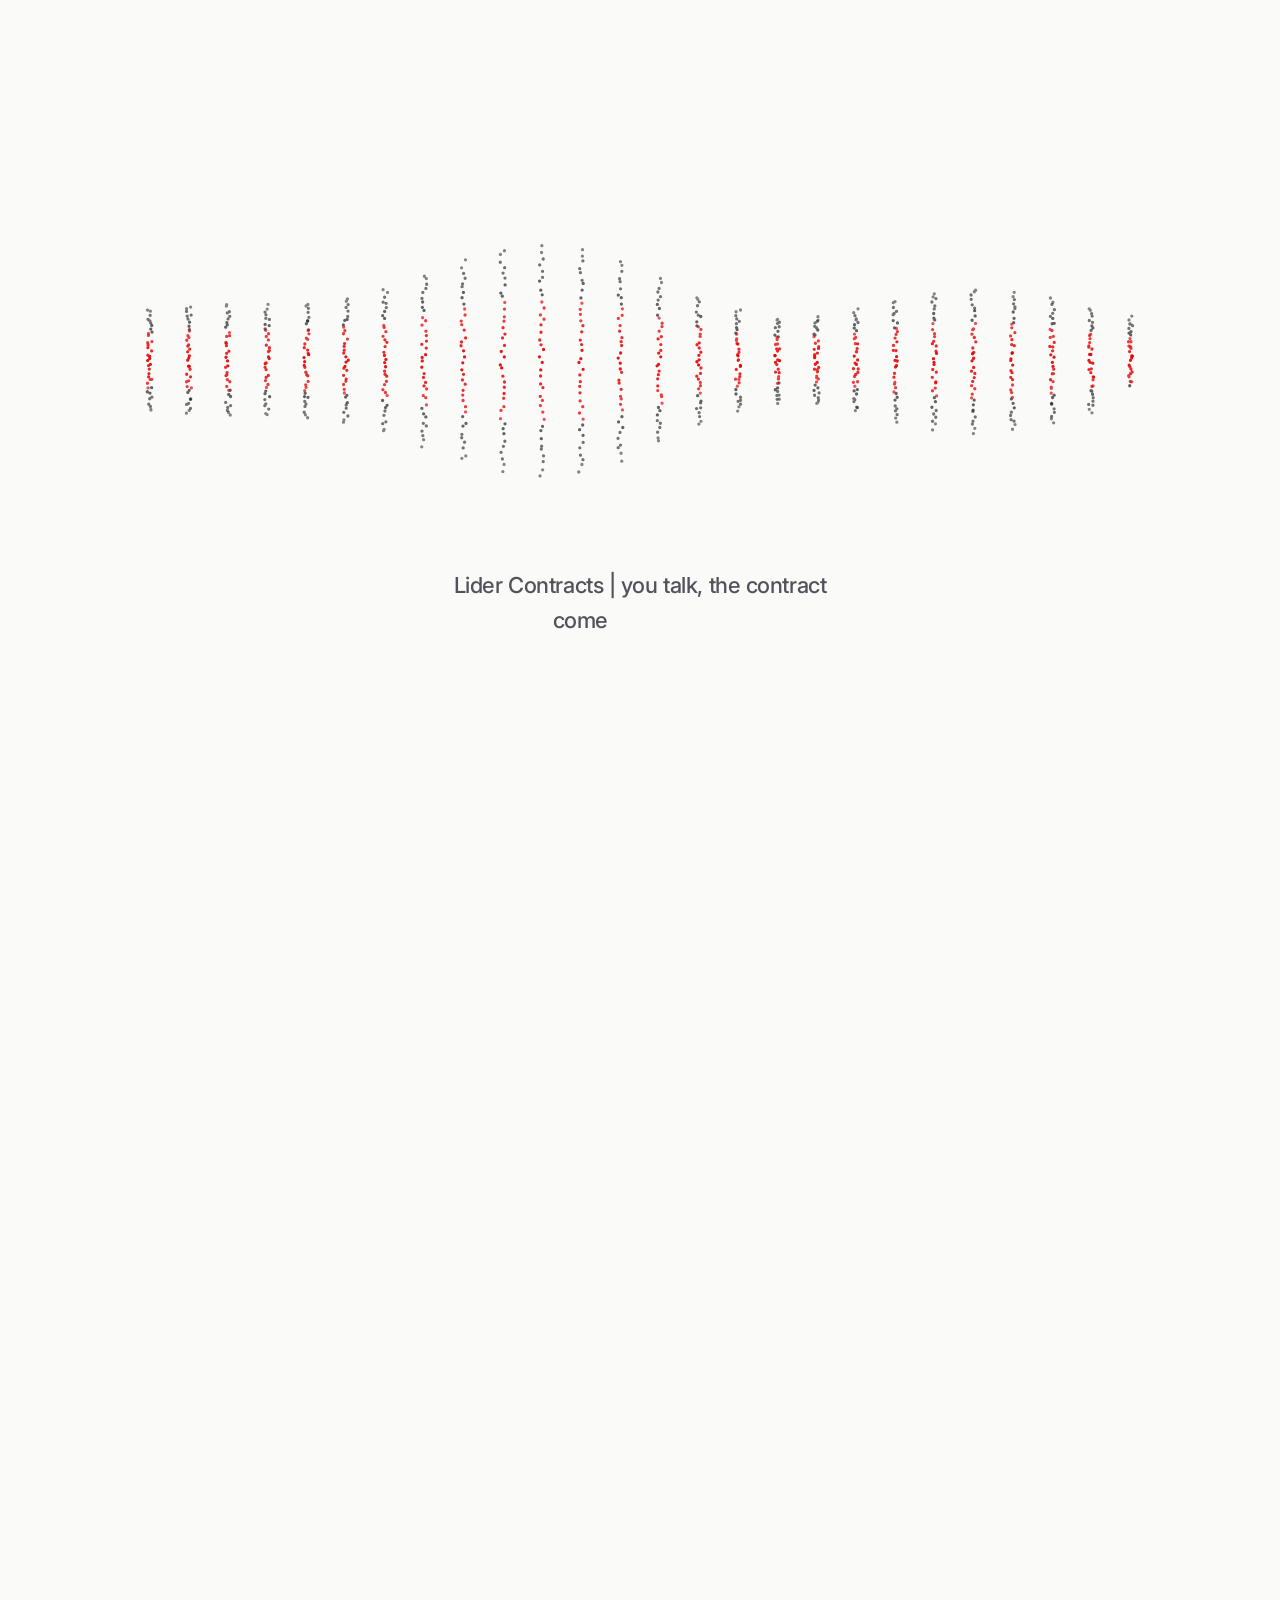
==== commit e7f85c33: "Blinda o nome da marca contra o tradutor automatico do navegador O Chrome traduz sozinho a pagina qu" ====
--- a/en/index.html
+++ b/en/index.html
@@ -1 +1 @@
-<!DOCTYPE html><html lang="en"><head><meta charset="utf-8"><meta name="viewport" content="width=device-width,initial-scale=1"><title>Contracts and invoices on WhatsApp | Lider Contracts</title><meta name="description" content="Send a voice note on WhatsApp and get a contract, estimate or invoice back in English, branded with your company. Built for service pros in the United States."><meta name="robots" content="index,follow,max-image-preview:large"><link rel="canonical" href="https://lidercontracts.com/en/"><link rel="alternate" hreflang="pt-BR" href="https://lidercontracts.com/"><link rel="alternate" hreflang="en" href="https://lidercontracts.com/en/"><link rel="alternate" hreflang="es" href="https://lidercontracts.com/es/"><link rel="alternate" hreflang="x-default" href="https://lidercontracts.com/en/"><meta property="og:type" content="website"><meta property="og:url" content="https://lidercontracts.com/en/"><meta property="og:title" content="You talk. The contract comes back done."><meta property="og:description" content="A voice note on WhatsApp becomes a contract and an invoice in English, with your company name and logo."><meta property="og:locale" content="en_US"><meta property="og:site_name" content="Lider Contracts"><meta name="twitter:card" content="summary_large_image"><meta name="twitter:title" content="You talk. The contract comes back done."><meta name="twitter:description" content="A voice note on WhatsApp becomes a contract and an invoice in English, with your company name and logo."><link rel="icon" type="image/png" href="/assets/favicon.png"><link rel="apple-touch-icon" href="/assets/favicon.png"><meta name="theme-color" content="#fafaf9"><link rel="preconnect" href="https://fonts.googleapis.com"><link rel="preconnect" href="https://fonts.gstatic.com" crossorigin><link href="https://fonts.googleapis.com/css2?family=Inter:wght@400;500;600;700&family=JetBrains+Mono:wght@500;600&display=swap" rel="stylesheet"><link rel="stylesheet" href="/assets/site-us.css?v=20261125"><script>!function(){if("http:"===location.protocol||"https:"===location.protocol){var t="lidercommerce_us_lingua",a=(document.documentElement.getAttribute("lang")||"pt").slice(0,2);if("/"===location.pathname||"/index.html"===location.pathname){var e=location.search+location.hash,o=null;try{o=localStorage.getItem(t)}catch(t){}if(o)"pt"!==o&&n(o);else if(!/bot|crawl|spider|slurp|googlebot|bingpreview|duckduck|yandex|baidu/i.test(navigator.userAgent||"")){var l=(navigator.languages&&navigator.languages[0]||navigator.language||"").slice(0,2).toLowerCase();"es"===l?n("es"):l&&"pt"!==l&&n("en")}}else try{localStorage.setItem(t,a)}catch(t){}}function n(t){location.replace("/"+t+"/"+e)}}()</script><script>!function(){var e=document.documentElement,a=location.search;if(!(a.indexOf("sem-abertura")>-1)){if(!(a.indexOf("abertura")>-1)){try{if("1"===sessionStorage.getItem("lidercommerce_us_abertura_vista_v1"))return}catch(e){}if(window.matchMedia&&window.matchMedia("(prefers-reduced-motion: reduce)").matches)return}var t=document.createElement("style");t.textContent=".abertura-ativa,.abertura-ativa body{overflow:hidden;background:#fafaf9}.abertura-ativa body>*:not(.abertura){visibility:hidden}.abertura{visibility:visible}",document.head.appendChild(t),e.className+=" abertura-ativa",setTimeout(function(){e.classList.remove("abertura-ativa")},9e3)}}()</script><script src="/assets/abertura-us.js?v=20261125" defer="defer"></script><script type="application/ld+json">[{"@context":"https://schema.org","@type":"SoftwareApplication","name":"Lider Contracts","applicationCategory":"BusinessApplication","operatingSystem":"WhatsApp","inLanguage":"en","url":"https://lidercontracts.com/en/","description":"Send a voice note on WhatsApp and get a contract, estimate or invoice back in English, branded with your company. Built for service pros in the United States.","offers":[{"@type":"Offer","name":"Free","price":"0","priceCurrency":"USD","description":"To try it before you decide."},{"@type":"Offer","name":"Plus","price":"4","priceCurrency":"USD","description":"$48 a year, billed once"},{"@type":"Offer","name":"Pro","price":"18","priceCurrency":"USD","description":"$216 a year, billed once"}]},{"@context":"https://schema.org","@type":"FAQPage","inLanguage":"en","mainEntity":[{"@type":"Question","name":"Do I need to speak English?","acceptedAnswer":{"@type":"Answer","text":"No. You speak in Portuguese or Spanish and the document comes out in English. The summary you get back to review is in your own language."}},{"@type":"Question","name":"Do I need to install an app?","acceptedAnswer":{"@type":"Answer","text":"No. Everything happens in the WhatsApp you already use every day. The dashboard on your computer is there to look up what you already sent."}},{"@type":"Question","name":"Is the contract valid in the United States?","acceptedAnswer":{"@type":"Answer","text":"It carries the parties, the job, the amounts, the deposit and the signature lines, in the format service pros use every day. For a large project or an unusual case, it is worth running it by an attorney first."}},{"@type":"Question","name":"Can I put my own logo on it?","acceptedAnswer":{"@type":"Answer","text":"Yes. Name, logo, address, standard deposit and warranty are saved once and go into every document on their own."}},{"@type":"Question","name":"What if the price changes later?","acceptedAnswer":{"@type":"Answer","text":"Ask for the change in the same chat, by voice or by text. A new version comes out right away, without starting over."}},{"@type":"Question","name":"How do I cancel?","acceptedAnswer":{"@type":"Answer","text":"On WhatsApp or in the dashboard, whenever you want. No fee and no commitment."}}]}]</script></head><body><div class="abertura" aria-hidden="true"><p class="abertura-frase" data-frase="Lider Contracts | you talk, the contract comes back done"></p></div><header class="topo" id="topo"><div class="topo-caixa wrap"><a href="/en/" class="marca" aria-label="Lider Contracts"><img src="/assets/logo-lc-marca.png" alt=""> <span>Lider<i>Contracts</i></span></a><div class="topo-acoes"><nav class="linguas" aria-label="Language"><a href="/" hreflang="pt-BR" lang="pt-BR">PT</a> <a href="/en/" aria-current="true" hreflang="en" lang="en">EN</a> <a href="/es/" hreflang="es" lang="es">ES</a></nav><a href="#planos" class="topo-link some">Pricing</a> <a href="https://lidercontracts.com/app/" class="topo-link">Log in</a> <a href="#planos" class="btn btn-marca btn-p">Subscribe</a></div></div></header><main><section class="hero"><div class="wrap"><div class="hero-grade"><div class="hero-texto"><span class="etiqueta-marca">For service pros in the United States</span><h1 class="display">You talk. <span class="realce">The contract comes back done.</span></h1><p class="hero-tese">Send a voice note on WhatsApp with the client, the job and the price. In under a minute you get a contract and an invoice in English, carrying your company name and logo.</p><div class="hero-acoes"><a href="#" class="btn btn-marca btn-g" data-wa><svg viewBox="0 0 24 24" fill="currentColor" aria-hidden="true"><path d="M12.04 2C6.58 2 2.13 6.45 2.13 11.91c0 1.75.46 3.45 1.32 4.95L2 22l5.25-1.38a9.9 9.9 0 0 0 4.79 1.22h.01c5.46 0 9.91-4.45 9.91-9.91 0-2.65-1.03-5.14-2.9-7.01A9.82 9.82 0 0 0 12.04 2Zm0 18.15h-.01a8.2 8.2 0 0 1-4.19-1.15l-.3-.18-3.12.82.83-3.04-.2-.31a8.22 8.22 0 0 1-1.26-4.38c0-4.54 3.7-8.24 8.25-8.24 2.2 0 4.27.86 5.83 2.42a8.19 8.19 0 0 1 2.41 5.83c0 4.54-3.7 8.23-8.24 8.23Zm4.52-6.16c-.25-.12-1.47-.72-1.69-.81-.23-.08-.39-.12-.56.13-.16.24-.64.8-.78.97-.14.16-.29.18-.54.06-.25-.12-1.05-.39-1.99-1.23-.74-.66-1.23-1.47-1.38-1.72-.14-.25-.01-.38.11-.5.11-.11.25-.29.37-.43.13-.15.17-.25.25-.41.08-.17.04-.31-.02-.43-.06-.12-.56-1.34-.76-1.84-.2-.48-.4-.42-.56-.43h-.48c-.16 0-.43.06-.65.31-.22.25-.86.84-.86 2.05s.88 2.38 1 2.54c.12.17 1.73 2.64 4.2 3.71.59.25 1.04.4 1.4.52.59.19 1.12.16 1.55.1.47-.07 1.47-.6 1.67-1.18.21-.58.21-1.07.15-1.18-.06-.1-.22-.17-.47-.29Z"/></svg> Start free on WhatsApp </a><a href="#como" class="btn btn-linha btn-g">See how it works</a></div><div class="selos"><span class="selo"><svg viewBox="0 0 24 24" fill="none" stroke="currentColor" stroke-width="2.6" stroke-linecap="round" stroke-linejoin="round" aria-hidden="true"><path d="M20 6 9 17l-5-5"/></svg>Free to start</span> <span class="selo"><svg viewBox="0 0 24 24" fill="none" stroke="currentColor" stroke-width="2.6" stroke-linecap="round" stroke-linejoin="round" aria-hidden="true"><path d="M20 6 9 17l-5-5"/></svg>No card needed</span> <span class="selo"><svg viewBox="0 0 24 24" fill="none" stroke="currentColor" stroke-width="2.6" stroke-linecap="round" stroke-linejoin="round" aria-hidden="true"><path d="M20 6 9 17l-5-5"/></svg>No app to install</span></div></div><div class="cena" data-demo="1" aria-label="Example of a WhatsApp conversation and the contract it produces"><div class="aparelho"><div class="fone"><div class="fone-tela"><div class="fone-ilha"></div><div class="fone-topo"><span class="mono">9:41</span> <span class="fone-sinal"><svg viewBox="0 0 24 24" fill="currentColor" aria-hidden="true"><path d="M2 20h3v-6H2v6Zm5 0h3V9H7v11Zm5 0h3V4h-3v16Zm5 0h3v-9h-3v9Z"/></svg> <svg viewBox="0 0 24 24" fill="currentColor" aria-hidden="true"><path d="M2 6h16a2 2 0 0 1 2 2v8a2 2 0 0 1-2 2H2a2 2 0 0 1-2-2V8a2 2 0 0 1 2-2Zm1 2v8h14V8H3Zm19 2v4h1v-4h-1Z"/></svg></span></div><div class="chat-topo"><span class="chat-voltar"><svg viewBox="0 0 24 24" fill="none" stroke="currentColor" stroke-width="2.4" stroke-linecap="round" stroke-linejoin="round" aria-hidden="true"><path d="m15 18-6-6 6-6"/></svg></span><span class="chat-face"><svg viewBox="0 0 24 24" fill="currentColor" aria-hidden="true"><path d="M12 2a2 2 0 0 1 2 2v1h1a5 5 0 0 1 5 5v5a5 5 0 0 1-5 5H9a5 5 0 0 1-5-5v-5a5 5 0 0 1 5-5h1V4a2 2 0 0 1 2-2Zm-2.5 9a1.5 1.5 0 1 0 0 3 1.5 1.5 0 0 0 0-3Zm5 0a1.5 1.5 0 1 0 0 3 1.5 1.5 0 0 0 0-3Z"/></svg> </span><span class="chat-nome"><b>Lider Contracts</b><span>online</span></span> <span class="chat-icones"><svg viewBox="0 0 24 24" fill="none" stroke="currentColor" stroke-width="2" aria-hidden="true"><path d="m23 7-7 5 7 5V7Z"/><rect x="1" y="5" width="15" height="14" rx="2"/></svg> <svg viewBox="0 0 24 24" fill="none" stroke="currentColor" stroke-width="2" aria-hidden="true"><path d="M22 16.92v3a2 2 0 0 1-2.18 2 19.8 19.8 0 0 1-8.63-3.07 19.5 19.5 0 0 1-6-6A19.8 19.8 0 0 1 2.12 4.2 2 2 0 0 1 4.11 2h3a2 2 0 0 1 2 1.72c.13.96.36 1.9.7 2.81a2 2 0 0 1-.45 2.11L8.1 9.9a16 16 0 0 0 6 6l1.26-1.26a2 2 0 0 1 2.11-.45c.9.34 1.85.57 2.81.7A2 2 0 0 1 22 16.92Z"/></svg></span></div><div class="chat"><div class="conversa" data-para="1"><span class="chat-dia">Today</span><div class="balao balao-eu"><div class="audio"><span class="audio-play"><svg viewBox="0 0 24 24" fill="currentColor" aria-hidden="true"><path d="M8 5v14l11-7L8 5Z"/></svg></span><span class="audio-onda" aria-hidden="true"><i class="on" style="height:6px"></i><i class="on" style="height:12px"></i><i class="on" style="height:18px"></i><i class="on" style="height:9px"></i><i class="on" style="height:15px"></i><i class="on" style="height:20px"></i><i style="height:11px"></i><i style="height:16px"></i><i style="height:7px"></i><i style="height:13px"></i><i style="height:18px"></i><i style="height:9px"></i><i style="height:14px"></i><i style="height:6px"></i><i style="height:11px"></i><i style="height:16px"></i> </span><span class="audio-tempo mono">0:38</span></div><span class="balao-hora mono">9:41<svg viewBox="0 0 24 24" fill="currentColor" aria-hidden="true"><path d="M18.4 6.6 9.9 15.1 7 12.2l-1.4 1.4 4.3 4.3 9.9-9.9-1.4-1.4Z"/><path d="M22.6 6.6 14.1 15.1l-.8-.8-1.4 1.4 2.2 2.2 9.9-9.9-1.4-1.4Z"/></svg></span></div><div class="balao balao-ela">Interior painting for Karen Miller, 3 bedrooms. $4,850 with a 30% deposit. Is that right?<div class="balao-botoes"><span>Generate PDF</span><span>Adjust</span></div><span class="balao-hora mono">9:41</span></div><div class="balao balao-eu">That is right, go ahead<span class="balao-hora mono">9:42<svg viewBox="0 0 24 24" fill="currentColor" aria-hidden="true"><path d="M18.4 6.6 9.9 15.1 7 12.2l-1.4 1.4 4.3 4.3 9.9-9.9-1.4-1.4Z"/><path d="M22.6 6.6 14.1 15.1l-.8-.8-1.4 1.4 2.2 2.2 9.9-9.9-1.4-1.4Z"/></svg></span></div><div class="balao balao-ela"><div class="anexo"><span class="anexo-icone">PDF</span> <span><b>Contract-1042.pdf</b><span>2 pages · PDF</span></span></div>Done. Just forward it to your client. <span class="balao-hora mono">9:42</span></div></div><div class="conversa" data-para="2"><span class="chat-dia">Today</span><div class="balao balao-eu">Can you start next Monday? And are you insured?<span class="balao-hora mono">9:12<svg viewBox="0 0 24 24" fill="currentColor" aria-hidden="true"><path d="M18.4 6.6 9.9 15.1 7 12.2l-1.4 1.4 4.3 4.3 9.9-9.9-1.4-1.4Z"/><path d="M22.6 6.6 14.1 15.1l-.8-.8-1.4 1.4 2.2 2.2 9.9-9.9-1.4-1.4Z"/></svg></span></div><div class="balao balao-ela">Your client is asking if you can start Monday and whether you carry insurance. <span class="balao-rotulo">Reply ready in English</span> <span class="balao-caixa" lang="en">Yes, I can start Monday at 8 AM. I am fully insured and I can send you the certificate today.</span><div class="balao-botoes"><span>Copy</span><span>Change the tone</span></div><span class="balao-hora mono">9:12</span></div></div><div class="conversa" data-para="3"><span class="chat-dia">Today</span><div class="balao balao-eu">What should I charge to paint 3 bedrooms in Orlando?<span class="balao-hora mono">8:05<svg viewBox="0 0 24 24" fill="currentColor" aria-hidden="true"><path d="M18.4 6.6 9.9 15.1 7 12.2l-1.4 1.4 4.3 4.3 9.9-9.9-1.4-1.4Z"/><path d="M22.6 6.6 14.1 15.1l-.8-.8-1.4 1.4 2.2 2.2 9.9-9.9-1.4-1.4Z"/></svg></span></div><div class="balao balao-ela"><span class="balao-rotulo">What people charge in your area</span><div class="faixa-preco"><div class="faixa-trilho"><i></i><b></b></div><div class="faixa-pontas mono"><span>$3,500</span><span>$5,200</span></div><div class="faixa-media">Average <b class="mono">$4,500</b></div></div>For that size and the finish you do, I would go with $4,850 and a 30% deposit.<div class="balao-botoes"><span class="so-um">Use $4,850</span></div><span class="balao-hora mono">8:05</span></div></div><div class="conversa" data-para="4"><span class="chat-dia">Today</span><div class="balao balao-eu balao-foto"><span class="foto" aria-hidden="true"><i></i></span> What is this stain? Can I just paint over it? <span class="balao-hora mono">16:40<svg viewBox="0 0 24 24" fill="currentColor" aria-hidden="true"><path d="M18.4 6.6 9.9 15.1 7 12.2l-1.4 1.4 4.3 4.3 9.9-9.9-1.4-1.4Z"/><path d="M22.6 6.6 14.1 15.1l-.8-.8-1.4 1.4 2.2 2.2 9.9-9.9-1.4-1.4Z"/></svg></span></div><div class="balao balao-ela">From the photo it is water damage: the dark patch with the yellow edge comes from moisture. Paint over it and it is back in two weeks.<ol class="passos-chat"><li>Find where the water comes from</li><li>Dry it out and sand it</li><li>Primer and two coats</li></ol><span class="balao-hora mono">16:41</span></div></div></div><div class="chat-pe"><span class="chat-campo">Message<svg viewBox="0 0 24 24" fill="none" stroke="currentColor" stroke-width="2" aria-hidden="true"><path d="M21.44 11.05 12.25 20.24a6 6 0 0 1-8.49-8.49l9.19-9.19a4 4 0 0 1 5.66 5.66l-9.2 9.19a2 2 0 0 1-2.83-2.83l8.49-8.48"/></svg></span><span class="chat-mic"><svg viewBox="0 0 24 24" fill="currentColor" aria-hidden="true"><path d="M12 15a3 3 0 0 0 3-3V6a3 3 0 0 0-6 0v6a3 3 0 0 0 3 3Zm5-3a5 5 0 0 1-10 0H5a7 7 0 0 0 6 6.92V22h2v-3.08A7 7 0 0 0 19 12h-2Z"/></svg></span></div></div></div><div class="flutua flutua-1" data-para="1"><span class="flutua-face">KM</span> <span><span>Client</span><b>Karen Miller</b></span></div><div class="flutua flutua-2" data-para="1"><span class="flutua-face"><svg viewBox="0 0 24 24" fill="none" stroke="currentColor" stroke-width="2.2" stroke-linecap="round" aria-hidden="true"><path d="M19 11H5m14 0a2 2 0 0 1 2 2v6a2 2 0 0 1-2 2H5a2 2 0 0 1-2-2v-6a2 2 0 0 1 2-2m14 0V7a2 2 0 0 0-2-2H7a2 2 0 0 0-2 2v4"/></svg></span><span><span>Service</span><b>Interior painting</b></span></div><div class="flutua flutua-3" data-para="1"><span class="flutua-face"><svg viewBox="0 0 24 24" fill="none" stroke="currentColor" stroke-width="2.4" stroke-linecap="round" aria-hidden="true"><path d="M12 1v22M17 5H9.5a3.5 3.5 0 0 0 0 7h5a3.5 3.5 0 0 1 0 7H6"/></svg></span><span><span>Total</span><b class="mono">$4,850</b></span></div><div class="flutua flutua-2" data-para="2"><span class="flutua-face"><svg viewBox="0 0 24 24" fill="none" stroke="currentColor" stroke-width="2.2" stroke-linecap="round" stroke-linejoin="round" aria-hidden="true"><circle cx="12" cy="12" r="10"/><path d="M2 12h20M12 2a15.3 15.3 0 0 1 4 10 15.3 15.3 0 0 1-4 10 15.3 15.3 0 0 1-4-10 15.3 15.3 0 0 1 4-10Z"/></svg></span><span><span>Came in</span><b>English</b></span></div><div class="flutua flutua-3" data-para="2"><span class="flutua-face"><svg viewBox="0 0 24 24" fill="none" stroke="currentColor" stroke-width="2.4" stroke-linecap="round" stroke-linejoin="round" aria-hidden="true"><path d="m17 2 4 4-4 4M3 11V9a4 4 0 0 1 4-4h14M7 22l-4-4 4-4M21 13v2a4 4 0 0 1-4 4H3"/></svg></span><span><span>Translated</span><b>Both ways</b></span></div><div class="flutua flutua-2" data-para="3"><span class="flutua-face"><svg viewBox="0 0 24 24" fill="none" stroke="currentColor" stroke-width="2.2" stroke-linecap="round" stroke-linejoin="round" aria-hidden="true"><path d="M21 10c0 7-9 13-9 13s-9-6-9-13a9 9 0 0 1 18 0Z"/><circle cx="12" cy="10" r="3"/></svg></span><span><span>Area</span><b>Orlando, FL</b></span></div><div class="flutua flutua-3" data-para="3"><span class="flutua-face"><svg viewBox="0 0 24 24" fill="none" stroke="currentColor" stroke-width="2.4" stroke-linecap="round" stroke-linejoin="round" aria-hidden="true"><path d="M3 17l6-6 4 4 7-7"/><path d="M14 8h6v6"/></svg></span><span><span>Area average</span><b class="mono">$4,500</b></span></div><div class="flutua flutua-2" data-para="4"><span class="flutua-face"><svg viewBox="0 0 24 24" fill="none" stroke="currentColor" stroke-width="2.2" stroke-linecap="round" stroke-linejoin="round" aria-hidden="true"><rect x="3" y="3" width="18" height="18" rx="2"/><circle cx="8.5" cy="8.5" r="1.5"/><path d="m21 15-5-5L5 21"/></svg></span><span><span>Photo</span><b>Living room wall</b></span></div><div class="flutua flutua-3" data-para="4"><span class="flutua-face"><svg viewBox="0 0 24 24" fill="none" stroke="currentColor" stroke-width="2.4" stroke-linecap="round" stroke-linejoin="round" aria-hidden="true"><path d="M12 2a7 7 0 0 0-4 12.7V17a2 2 0 0 0 2 2h4a2 2 0 0 0 2-2v-2.3A7 7 0 0 0 12 2Z"/><path d="M9 22h6"/></svg></span><span><span>Diagnosis</span><b>Water damage</b></span></div><div class="doc" data-para="1"><span class="doc-selo"><svg viewBox="0 0 24 24" fill="none" stroke="currentColor" stroke-width="3" stroke-linecap="round" stroke-linejoin="round" aria-hidden="true"><path d="M20 6 9 17l-5-5"/></svg>In English</span><div class="doc-topo"><span class="doc-logo">RP</span> <span><b>Rivera Painting LLC</b><span>Orlando, FL</span></span></div><div class="doc-titulo">CONTRACT</div><div class="doc-para">Prepared for Karen Miller</div><div class="doc-linha"><span>Interior painting, 3 bedrooms</span><b class="mono">$3,600</b></div><div class="doc-linha"><span>Ceilings and trim</span><b class="mono">$850</b></div><div class="doc-linha"><span>Paint and materials</span><b class="mono">$400</b></div><div class="doc-total"><span>Total</span><span class="mono">$4,850.00</span></div><div class="doc-assina"><div><i></i><span>CONTRACTOR</span></div><div><i></i><span>CLIENT</span></div></div></div></div><div class="demo"><span class="demo-chamada"><svg viewBox="0 0 24 24" fill="none" stroke="currentColor" stroke-width="2.2" stroke-linecap="round" stroke-linejoin="round" aria-hidden="true"><path d="M9 11V6a2 2 0 0 1 4 0v5m0-1.5a2 2 0 0 1 4 0V15a6 6 0 0 1-6 6h-1a6 6 0 0 1-5.2-3l-1.6-2.8a2 2 0 0 1 3.4-2L9 15"/></svg> Tap and watch it work</span><div class="demo-abas" role="tablist" aria-label="Tap and watch it work"><button type="button" role="tab" aria-selected="true" data-aba="1" class="on">Estimates by voice</button> <button type="button" role="tab" aria-selected="false" data-aba="2">English in your chats</button> <button type="button" role="tab" aria-selected="false" data-aba="3">What to charge</button> <button type="button" role="tab" aria-selected="false" data-aba="4">Questions by photo</button></div></div></div></div></div></section><section class="faixa faixa-papel" id="recursos"><div class="wrap"><div class="cabeca"><span class="etiqueta">What it does for you</span><h2 class="display">Four things you stop doing at night</h2><p>The paperwork that piles up after the job, handled in the same WhatsApp where you already talk to your clients.</p></div><div class="recursos"><article class="recurso"><span class="recurso-icone"><svg viewBox="0 0 24 24" fill="currentColor" aria-hidden="true"><path d="M12 15a3 3 0 0 0 3-3V6a3 3 0 0 0-6 0v6a3 3 0 0 0 3 3Zm5-3a5 5 0 0 1-10 0H5a7 7 0 0 0 6 6.92V22h2v-3.08A7 7 0 0 0 19 12h-2Z"/></svg></span><h3>Estimates by voice</h3><p>Record it the way you would say it to the client. The job, the price and the terms come out of the voice note and turn into a document.</p></article><article class="recurso"><span class="recurso-icone"><svg viewBox="0 0 24 24" fill="none" stroke="currentColor" stroke-width="2" stroke-linecap="round" stroke-linejoin="round" aria-hidden="true"><circle cx="12" cy="12" r="10"/><path d="M2 12h20M12 2a15.3 15.3 0 0 1 4 10 15.3 15.3 0 0 1-4 10 15.3 15.3 0 0 1-4-10 15.3 15.3 0 0 1 4-10Z"/></svg></span><h3>English without the stress</h3><p>The document comes out in American English, in the format your client here expects to read and sign.</p></article><article class="recurso"><span class="recurso-icone"><svg viewBox="0 0 24 24" fill="none" stroke="currentColor" stroke-width="2" stroke-linecap="round" stroke-linejoin="round" aria-hidden="true"><path d="M12 1v22M17 5H9.5a3.5 3.5 0 0 0 0 7h5a3.5 3.5 0 0 1 0 7H6"/></svg></span><h3>What to charge</h3><p>Not sure about the price? Ask before you send it. You get the range people charge for your type of job in your area.</p></article><article class="recurso"><span class="recurso-icone"><svg viewBox="0 0 24 24" fill="none" stroke="currentColor" stroke-width="2" stroke-linecap="round" stroke-linejoin="round" aria-hidden="true"><rect x="3" y="3" width="18" height="18" rx="2"/><circle cx="8.5" cy="8.5" r="1.5"/><path d="m21 15-5-5L5 21"/></svg></span><h3>Send a photo, get an answer</h3><p>Send a picture of the job or of a paper you received and ask whatever you need. The answer comes back in the same chat.</p></article></div></div></section><section class="faixa" id="como"><div class="wrap"><div class="cabeca"><span class="etiqueta">How it works</span><h2 class="display">Three steps, one minute</h2></div><div class="passos"><div class="passo"><span class="passo-icone"><span class="passo-num">1</span><svg viewBox="0 0 24 24" fill="currentColor" aria-hidden="true"><path d="M12 15a3 3 0 0 0 3-3V6a3 3 0 0 0-6 0v6a3 3 0 0 0 3 3Zm5-3a5 5 0 0 1-10 0H5a7 7 0 0 0 6 6.92V22h2v-3.08A7 7 0 0 0 19 12h-2Z"/></svg></span><h3>Talk</h3><p>Client, job and price, in one voice note.</p></div><div class="passo"><span class="passo-icone"><span class="passo-num">2</span><svg viewBox="0 0 24 24" fill="none" stroke="currentColor" stroke-width="2" stroke-linecap="round" stroke-linejoin="round" aria-hidden="true"><path d="M9 11V6a2 2 0 0 1 4 0v5m0-1.5a2 2 0 0 1 4 0V15a6 6 0 0 1-6 6h-1a6 6 0 0 1-5.2-3l-1.6-2.8a2 2 0 0 1 3.4-2L9 15"/></svg></span><h3>Check</h3><p>Read the summary and tap Generate PDF.</p></div><div class="passo"><span class="passo-icone"><span class="passo-num">3</span><svg viewBox="0 0 24 24" fill="none" stroke="currentColor" stroke-width="2" stroke-linecap="round" stroke-linejoin="round" aria-hidden="true"><path d="m22 2-7 20-4-9-9-4 20-7Z"/></svg></span><h3>Send</h3><p>In English, with your brand, ready to sign.</p></div></div></div></section><section class="faixa faixa-papel" id="para-quem"><div class="wrap"><div class="cabeca"><span class="etiqueta">Who it is for</span><h2 class="display">Built for people who work with their hands</h2><p>If you close the job in conversation and then lose the evening writing paperwork, this is for you.</p></div><div class="oficios"><span class="oficio"><svg viewBox="0 0 24 24" fill="none" stroke="currentColor" stroke-width="2.6" stroke-linecap="round" stroke-linejoin="round" aria-hidden="true"><path d="M20 6 9 17l-5-5"/></svg>Painting</span><span class="oficio"><svg viewBox="0 0 24 24" fill="none" stroke="currentColor" stroke-width="2.6" stroke-linecap="round" stroke-linejoin="round" aria-hidden="true"><path d="M20 6 9 17l-5-5"/></svg>Cleaning</span><span class="oficio"><svg viewBox="0 0 24 24" fill="none" stroke="currentColor" stroke-width="2.6" stroke-linecap="round" stroke-linejoin="round" aria-hidden="true"><path d="M20 6 9 17l-5-5"/></svg>Landscaping</span><span class="oficio"><svg viewBox="0 0 24 24" fill="none" stroke="currentColor" stroke-width="2.6" stroke-linecap="round" stroke-linejoin="round" aria-hidden="true"><path d="M20 6 9 17l-5-5"/></svg>Electrical</span><span class="oficio"><svg viewBox="0 0 24 24" fill="none" stroke="currentColor" stroke-width="2.6" stroke-linecap="round" stroke-linejoin="round" aria-hidden="true"><path d="M20 6 9 17l-5-5"/></svg>Plumbing</span><span class="oficio"><svg viewBox="0 0 24 24" fill="none" stroke="currentColor" stroke-width="2.6" stroke-linecap="round" stroke-linejoin="round" aria-hidden="true"><path d="M20 6 9 17l-5-5"/></svg>Remodeling</span><span class="oficio"><svg viewBox="0 0 24 24" fill="none" stroke="currentColor" stroke-width="2.6" stroke-linecap="round" stroke-linejoin="round" aria-hidden="true"><path d="M20 6 9 17l-5-5"/></svg>Moving</span><span class="oficio"><svg viewBox="0 0 24 24" fill="none" stroke="currentColor" stroke-width="2.6" stroke-linecap="round" stroke-linejoin="round" aria-hidden="true"><path d="M20 6 9 17l-5-5"/></svg>Detailing</span></div></div></section><section class="faixa" id="central"><div class="wrap"><div class="cabeca"><span class="etiqueta-marca">Your dashboard</span><h2 class="display">You talk on WhatsApp. Everything stays saved.</h2><p>Besides the chat, you get a dashboard with every document you have sent, your plan and your company details.</p></div><div class="central"><div class="abas"><div class="aba ativa"><span class="aba-icone"><svg viewBox="0 0 24 24" fill="none" stroke="currentColor" stroke-width="2" stroke-linecap="round" stroke-linejoin="round" aria-hidden="true"><path d="m3 9 9-7 9 7v11a2 2 0 0 1-2 2H5a2 2 0 0 1-2-2V9Z"/><path d="M9 22V12h6v10"/></svg></span><span><b>Home</b><p>Your plan, how much you have used this month and your latest documents.</p></span></div><div class="aba"><span class="aba-icone"><svg viewBox="0 0 24 24" fill="none" stroke="currentColor" stroke-width="2" stroke-linecap="round" stroke-linejoin="round" aria-hidden="true"><path d="M14 2H6a2 2 0 0 0-2 2v16a2 2 0 0 0 2 2h12a2 2 0 0 0 2-2V8Z"/><path d="M14 2v6h6M16 13H8M16 17H8"/></svg></span><span><b>Documents</b><p>Every contract, estimate and invoice saved and ready to download again.</p></span></div><div class="aba"><span class="aba-icone"><svg viewBox="0 0 24 24" fill="none" stroke="currentColor" stroke-width="2" stroke-linecap="round" stroke-linejoin="round" aria-hidden="true"><rect x="2" y="7" width="20" height="14" rx="2"/><path d="M16 21V5a2 2 0 0 0-2-2h-4a2 2 0 0 0-2 2v16"/></svg></span><span><b>My business</b><p>Name, logo, address, standard deposit and warranty. They go into every document.</p></span></div><div class="aba"><span class="aba-icone"><svg viewBox="0 0 24 24" fill="none" stroke="currentColor" stroke-width="2" stroke-linecap="round" stroke-linejoin="round" aria-hidden="true"><rect x="2" y="5" width="20" height="14" rx="2"/><path d="M2 10h20"/></svg></span><span><b>Plan and billing</b><p>Change your plan, update your card and see your invoices whenever you want.</p></span></div></div><div><div class="janela"><div class="janela-barra"><span class="janela-bolas"><i></i><i></i><i></i></span> <span class="janela-url mono">lidercontracts.com/app</span></div><div class="painel"><div class="painel-lado"><div class="painel-marca"><i><svg viewBox="0 0 24 24" fill="currentColor" aria-hidden="true"><path d="M12 2a2 2 0 0 1 2 2v1h1a5 5 0 0 1 5 5v5a5 5 0 0 1-5 5H9a5 5 0 0 1-5-5v-5a5 5 0 0 1 5-5h1V4a2 2 0 0 1 2-2Zm-2.5 9a1.5 1.5 0 1 0 0 3 1.5 1.5 0 0 0 0-3Zm5 0a1.5 1.5 0 1 0 0 3 1.5 1.5 0 0 0 0-3Z"/></svg></i>Lider Contracts</div><div class="painel-item on"><svg viewBox="0 0 24 24" fill="none" stroke="currentColor" stroke-width="2" stroke-linecap="round" stroke-linejoin="round" aria-hidden="true"><path d="m3 9 9-7 9 7v11a2 2 0 0 1-2 2H5a2 2 0 0 1-2-2V9Z"/></svg>Home</div><div class="painel-item"><svg viewBox="0 0 24 24" fill="none" stroke="currentColor" stroke-width="2" stroke-linecap="round" stroke-linejoin="round" aria-hidden="true"><path d="M14 2H6a2 2 0 0 0-2 2v16a2 2 0 0 0 2 2h12a2 2 0 0 0 2-2V8Z"/><path d="M14 2v6h6"/></svg>Documents</div><div class="painel-item"><svg viewBox="0 0 24 24" fill="none" stroke="currentColor" stroke-width="2" stroke-linecap="round" stroke-linejoin="round" aria-hidden="true"><rect x="2" y="7" width="20" height="14" rx="2"/><path d="M16 21V5a2 2 0 0 0-2-2h-4a2 2 0 0 0-2 2v16"/></svg>My business</div><div class="painel-item"><svg viewBox="0 0 24 24" fill="none" stroke="currentColor" stroke-width="2" stroke-linecap="round" stroke-linejoin="round" aria-hidden="true"><rect x="2" y="5" width="20" height="14" rx="2"/><path d="M2 10h20"/></svg>Plan and billing</div></div><div class="painel-corpo"><div class="painel-ola"><b>Hello, Rivera Painting</b> <span class="pastilha"><i></i>Active</span></div><div class="painel-cartoes"><div class="painel-cartao"><span>Plan</span><b>Pro</b></div><div class="painel-cartao"><span>This month</span><b class="mono">14 <em>documents</em></b></div></div><div class="painel-tit">Recent documents</div><div class="painel-doc"><span class="anexo-icone">PDF</span><b>Karen Miller</b><span>Contract</span><u class="mono">$4,850</u></div><div class="painel-doc"><span class="anexo-icone">PDF</span><b>Mike Brown</b><span>Invoice</span><u class="mono">$1,200</u></div><div class="painel-doc"><span class="anexo-icone">PDF</span><b>Lisa Chen</b><span>Estimate</span><u class="mono">$2,300</u></div></div></div></div><p class="legenda">Illustrative example of the dashboard.</p></div></div></div></section><section class="faixa faixa-papel" id="planos"><div class="wrap"><div class="cabeca"><h2 class="display">Start free. Subscribe if you like it.</h2><p>No commitment, and no card to try it.</p></div><div class="planos-area" data-cobranca="ano" id="planosArea"><div style="text-align:center"><div class="chave" role="group" aria-label="Billing period"><button type="button" class="on" data-cobranca="ano">Yearly <em>-55%</em></button> <button type="button" data-cobranca="mes">Monthly</button></div></div><div class="planos"><article class="plano"><div class="plano-nome"><b>Free</b></div><div class="plano-valor"><b class="mono">$0</b><span>/month</span></div><p class="plano-nota">To try it before you decide.</p><ul><li><svg viewBox="0 0 24 24" fill="none" stroke="currentColor" stroke-width="2.6" stroke-linecap="round" stroke-linejoin="round" aria-hidden="true"><path d="M20 6 9 17l-5-5"/></svg>1 contract and 1 invoice</li><li><svg viewBox="0 0 24 24" fill="none" stroke="currentColor" stroke-width="2.6" stroke-linecap="round" stroke-linejoin="round" aria-hidden="true"><path d="M20 6 9 17l-5-5"/></svg>With watermark</li><li><svg viewBox="0 0 24 24" fill="none" stroke="currentColor" stroke-width="2.6" stroke-linecap="round" stroke-linejoin="round" aria-hidden="true"><path d="M20 6 9 17l-5-5"/></svg>No card needed</li></ul><a href="#" class="btn btn-linha" data-wa>Start free</a></article><article class="plano plano-top"><span class="plano-fita">Recommended</span><div class="plano-nome"><b>Plus</b><span class="plano-economia por-ano">Save 55%</span></div><div class="plano-valor"><b class="mono por-ano">$4</b><b class="mono por-mes">$9</b> <span>/month</span><s class="mono por-ano">$9</s></div><p class="plano-nota por-ano">$48 a year, billed once</p><p class="plano-nota por-mes">Billed every month</p><ul><li><svg viewBox="0 0 24 24" fill="none" stroke="currentColor" stroke-width="2.6" stroke-linecap="round" stroke-linejoin="round" aria-hidden="true"><path d="M20 6 9 17l-5-5"/></svg><span class="por-ano">120 documents a year</span><span class="por-mes">20 documents a month</span></li><li><svg viewBox="0 0 24 24" fill="none" stroke="currentColor" stroke-width="2.6" stroke-linecap="round" stroke-linejoin="round" aria-hidden="true"><path d="M20 6 9 17l-5-5"/></svg>No watermark</li><li><svg viewBox="0 0 24 24" fill="none" stroke="currentColor" stroke-width="2.6" stroke-linecap="round" stroke-linejoin="round" aria-hidden="true"><path d="M20 6 9 17l-5-5"/></svg>Your brand on every document</li></ul><a href="#" class="btn btn-marca" data-wa="plus">Get Plus</a></article><article class="plano"><div class="plano-nome"><b>Pro</b><span class="plano-economia por-ano">Save 21%</span></div><div class="plano-valor"><b class="mono por-ano">$18</b><b class="mono por-mes">$23</b> <span>/month</span><s class="mono por-ano">$23</s></div><p class="plano-nota por-ano">$216 a year, billed once</p><p class="plano-nota por-mes">Billed every month</p><ul><li><svg viewBox="0 0 24 24" fill="none" stroke="currentColor" stroke-width="2.6" stroke-linecap="round" stroke-linejoin="round" aria-hidden="true"><path d="M20 6 9 17l-5-5"/></svg>Unlimited documents</li><li><svg viewBox="0 0 24 24" fill="none" stroke="currentColor" stroke-width="2.6" stroke-linecap="round" stroke-linejoin="round" aria-hidden="true"><path d="M20 6 9 17l-5-5"/></svg>No watermark</li><li><svg viewBox="0 0 24 24" fill="none" stroke="currentColor" stroke-width="2.6" stroke-linecap="round" stroke-linejoin="round" aria-hidden="true"><path d="M20 6 9 17l-5-5"/></svg>Priority support</li></ul><a href="#" class="btn btn-preto" data-wa="pro">Get Pro</a></article></div><div class="planos-pe"><span><svg viewBox="0 0 24 24" fill="none" stroke="currentColor" stroke-width="2" stroke-linecap="round" stroke-linejoin="round" aria-hidden="true"><path d="M20 6 9 17l-5-5"/></svg>Cancel anytime</span> <span><svg viewBox="0 0 24 24" fill="none" stroke="currentColor" stroke-width="2" stroke-linecap="round" stroke-linejoin="round" aria-hidden="true"><rect x="2" y="5" width="20" height="14" rx="2"/><path d="M2 10h20"/></svg>Pay by card</span> <span><svg viewBox="0 0 24 24" fill="none" stroke="currentColor" stroke-width="2" stroke-linecap="round" stroke-linejoin="round" aria-hidden="true"><rect x="3" y="11" width="18" height="11" rx="2"/><path d="M7 11V7a5 5 0 0 1 10 0v4"/></svg>Secure checkout</span></div></div></div></section><section class="faixa" id="perguntas"><div class="wrap"><div class="cabeca"><h2 class="display">Questions everyone asks</h2></div><div class="faq"><details><summary>Do I need to speak English?<svg viewBox="0 0 24 24" fill="none" stroke="currentColor" stroke-width="2.2" stroke-linecap="round" aria-hidden="true"><path d="M12 5v14M5 12h14"/></svg></summary><p>No. You speak in Portuguese or Spanish and the document comes out in English. The summary you get back to review is in your own language.</p></details><details><summary>Do I need to install an app?<svg viewBox="0 0 24 24" fill="none" stroke="currentColor" stroke-width="2.2" stroke-linecap="round" aria-hidden="true"><path d="M12 5v14M5 12h14"/></svg></summary><p>No. Everything happens in the WhatsApp you already use every day. The dashboard on your computer is there to look up what you already sent.</p></details><details><summary>Is the contract valid in the United States?<svg viewBox="0 0 24 24" fill="none" stroke="currentColor" stroke-width="2.2" stroke-linecap="round" aria-hidden="true"><path d="M12 5v14M5 12h14"/></svg></summary><p>It carries the parties, the job, the amounts, the deposit and the signature lines, in the format service pros use every day. For a large project or an unusual case, it is worth running it by an attorney first.</p></details><details><summary>Can I put my own logo on it?<svg viewBox="0 0 24 24" fill="none" stroke="currentColor" stroke-width="2.2" stroke-linecap="round" aria-hidden="true"><path d="M12 5v14M5 12h14"/></svg></summary><p>Yes. Name, logo, address, standard deposit and warranty are saved once and go into every document on their own.</p></details><details><summary>What if the price changes later?<svg viewBox="0 0 24 24" fill="none" stroke="currentColor" stroke-width="2.2" stroke-linecap="round" aria-hidden="true"><path d="M12 5v14M5 12h14"/></svg></summary><p>Ask for the change in the same chat, by voice or by text. A new version comes out right away, without starting over.</p></details><details><summary>How do I cancel?<svg viewBox="0 0 24 24" fill="none" stroke="currentColor" stroke-width="2.2" stroke-linecap="round" aria-hidden="true"><path d="M12 5v14M5 12h14"/></svg></summary><p>On WhatsApp or in the dashboard, whenever you want. No fee and no commitment.</p></details></div></div></section><section class="fecho"><div class="wrap"><h2 class="display">Your next estimate can be out in a minute.</h2><p>Send a voice note now and watch the contract come back done, in English, with your brand on it.</p><div class="hero-acoes"><a href="#" class="btn btn-marca btn-g" data-wa><svg viewBox="0 0 24 24" fill="currentColor" aria-hidden="true"><path d="M12.04 2C6.58 2 2.13 6.45 2.13 11.91c0 1.75.46 3.45 1.32 4.95L2 22l5.25-1.38a9.9 9.9 0 0 0 4.79 1.22h.01c5.46 0 9.91-4.45 9.91-9.91 0-2.65-1.03-5.14-2.9-7.01A9.82 9.82 0 0 0 12.04 2Zm0 18.15h-.01a8.2 8.2 0 0 1-4.19-1.15l-.3-.18-3.12.82.83-3.04-.2-.31a8.22 8.22 0 0 1-1.26-4.38c0-4.54 3.7-8.24 8.25-8.24 2.2 0 4.27.86 5.83 2.42a8.19 8.19 0 0 1 2.41 5.83c0 4.54-3.7 8.23-8.24 8.23Zm4.52-6.16c-.25-.12-1.47-.72-1.69-.81-.23-.08-.39-.12-.56.13-.16.24-.64.8-.78.97-.14.16-.29.18-.54.06-.25-.12-1.05-.39-1.99-1.23-.74-.66-1.23-1.47-1.38-1.72-.14-.25-.01-.38.11-.5.11-.11.25-.29.37-.43.13-.15.17-.25.25-.41.08-.17.04-.31-.02-.43-.06-.12-.56-1.34-.76-1.84-.2-.48-.4-.42-.56-.43h-.48c-.16 0-.43.06-.65.31-.22.25-.86.84-.86 2.05s.88 2.38 1 2.54c.12.17 1.73 2.64 4.2 3.71.59.25 1.04.4 1.4.52.59.19 1.12.16 1.55.1.47-.07 1.47-.6 1.67-1.18.21-.58.21-1.07.15-1.18-.06-.1-.22-.17-.47-.29Z"/></svg> Start free on WhatsApp </a><a href="#planos" class="btn btn-linha btn-g">See pricing</a></div></div></section></main><footer class="rodape"><div class="wrap"><div class="rodape-grade"><a href="/en/" class="marca"><img src="/assets/logo-lc-marca.png" alt=""><span>Lider<i>Contracts</i></span></a><nav class="rodape-links"><a href="#como">How it works</a> <a href="#planos">Pricing</a> <a href="#perguntas">Questions</a> <a href="https://lidercontracts.com/app/">Log in</a> <a href="#" data-wa>WhatsApp</a></nav></div><div class="rodape-pe"><span>© 2026 Lider Contracts. All rights reserved.</span><nav class="linguas" aria-label="Language"><a href="/" hreflang="pt-BR" lang="pt-BR">Português</a> <a href="/en/" aria-current="true" hreflang="en" lang="en">English</a> <a href="/es/" hreflang="es" lang="es">Español</a></nav></div></div></footer><div class="barra-pe"><a href="#" class="btn btn-marca" data-wa><svg viewBox="0 0 24 24" fill="currentColor" aria-hidden="true"><path d="M12.04 2C6.58 2 2.13 6.45 2.13 11.91c0 1.75.46 3.45 1.32 4.95L2 22l5.25-1.38a9.9 9.9 0 0 0 4.79 1.22h.01c5.46 0 9.91-4.45 9.91-9.91 0-2.65-1.03-5.14-2.9-7.01A9.82 9.82 0 0 0 12.04 2Zm4.52 11.99c-.25-.12-1.47-.72-1.69-.81-.23-.08-.39-.12-.56.13-.16.24-.64.8-.78.97-.14.16-.29.18-.54.06-.25-.12-1.05-.39-1.99-1.23-.74-.66-1.23-1.47-1.38-1.72-.14-.25-.01-.38.11-.5.11-.11.25-.29.37-.43.13-.15.17-.25.25-.41.08-.17.04-.31-.02-.43-.06-.12-.56-1.34-.76-1.84-.2-.48-.4-.42-.56-.43h-.48c-.16 0-.43.06-.65.31-.22.25-.86.84-.86 2.05s.88 2.38 1 2.54c.12.17 1.73 2.64 4.2 3.71.59.25 1.04.4 1.4.52.59.19 1.12.16 1.55.1.47-.07 1.47-.6 1.67-1.18.21-.58.21-1.07.15-1.18-.06-.1-.22-.17-.47-.29Z"/></svg> Start free on WhatsApp</a></div><script src="/assets/home-us.js?v=20261125" defer="defer"></script></body></html>+<!DOCTYPE html><html lang="en"><head><meta charset="utf-8"><meta name="viewport" content="width=device-width,initial-scale=1"><title>Contracts and invoices on WhatsApp | Lider Contracts</title><meta name="description" content="Send a voice note on WhatsApp and get a contract, estimate or invoice back in English, branded with your company. Built for service pros in the United States."><meta name="robots" content="index,follow,max-image-preview:large"><link rel="canonical" href="https://lidercontracts.com/en/"><link rel="alternate" hreflang="pt-BR" href="https://lidercontracts.com/"><link rel="alternate" hreflang="en" href="https://lidercontracts.com/en/"><link rel="alternate" hreflang="es" href="https://lidercontracts.com/es/"><link rel="alternate" hreflang="x-default" href="https://lidercontracts.com/en/"><meta property="og:type" content="website"><meta property="og:url" content="https://lidercontracts.com/en/"><meta property="og:title" content="You talk. The contract comes back done."><meta property="og:description" content="A voice note on WhatsApp becomes a contract and an invoice in English, with your company name and logo."><meta property="og:locale" content="en_US"><meta property="og:site_name" content="Lider Contracts"><meta name="twitter:card" content="summary_large_image"><meta name="twitter:title" content="You talk. The contract comes back done."><meta name="twitter:description" content="A voice note on WhatsApp becomes a contract and an invoice in English, with your company name and logo."><link rel="icon" type="image/png" href="/assets/favicon.png"><link rel="apple-touch-icon" href="/assets/favicon.png"><meta name="theme-color" content="#fafaf9"><link rel="preconnect" href="https://fonts.googleapis.com"><link rel="preconnect" href="https://fonts.gstatic.com" crossorigin><link href="https://fonts.googleapis.com/css2?family=Inter:wght@400;500;600;700&family=JetBrains+Mono:wght@500;600&display=swap" rel="stylesheet"><link rel="stylesheet" href="/assets/site-us.css?v=20261125"><script>!function(){if("http:"===location.protocol||"https:"===location.protocol){var t="lidercommerce_us_lingua",a=(document.documentElement.getAttribute("lang")||"pt").slice(0,2);if("/"===location.pathname||"/index.html"===location.pathname){var e=location.search+location.hash,o=null;try{o=localStorage.getItem(t)}catch(t){}if(o)"pt"!==o&&n(o);else if(!/bot|crawl|spider|slurp|googlebot|bingpreview|duckduck|yandex|baidu/i.test(navigator.userAgent||"")){var l=(navigator.languages&&navigator.languages[0]||navigator.language||"").slice(0,2).toLowerCase();"es"===l?n("es"):l&&"pt"!==l&&n("en")}}else try{localStorage.setItem(t,a)}catch(t){}}function n(t){location.replace("/"+t+"/"+e)}}()</script><script>!function(){var e=document.documentElement,a=location.search;if(!(a.indexOf("sem-abertura")>-1)){if(!(a.indexOf("abertura")>-1)){try{if("1"===sessionStorage.getItem("lidercommerce_us_abertura_vista_v1"))return}catch(e){}if(window.matchMedia&&window.matchMedia("(prefers-reduced-motion: reduce)").matches)return}var t=document.createElement("style");t.textContent=".abertura-ativa,.abertura-ativa body{overflow:hidden;background:#fafaf9}.abertura-ativa body>*:not(.abertura){visibility:hidden}.abertura{visibility:visible}",document.head.appendChild(t),e.className+=" abertura-ativa",setTimeout(function(){e.classList.remove("abertura-ativa")},9e3)}}()</script><script src="/assets/abertura-us.js?v=20261125" defer="defer"></script><script type="application/ld+json">[{"@context":"https://schema.org","@type":"SoftwareApplication","name":"Lider Contracts","applicationCategory":"BusinessApplication","operatingSystem":"WhatsApp","inLanguage":"en","url":"https://lidercontracts.com/en/","description":"Send a voice note on WhatsApp and get a contract, estimate or invoice back in English, branded with your company. Built for service pros in the United States.","offers":[{"@type":"Offer","name":"Free","price":"0","priceCurrency":"USD","description":"To try it before you decide."},{"@type":"Offer","name":"Plus","price":"4","priceCurrency":"USD","description":"$48 a year, billed once"},{"@type":"Offer","name":"Pro","price":"18","priceCurrency":"USD","description":"$216 a year, billed once"}]},{"@context":"https://schema.org","@type":"FAQPage","inLanguage":"en","mainEntity":[{"@type":"Question","name":"Do I need to speak English?","acceptedAnswer":{"@type":"Answer","text":"No. You speak in Portuguese or Spanish and the document comes out in English. The summary you get back to review is in your own language."}},{"@type":"Question","name":"Do I need to install an app?","acceptedAnswer":{"@type":"Answer","text":"No. Everything happens in the WhatsApp you already use every day. The dashboard on your computer is there to look up what you already sent."}},{"@type":"Question","name":"Is the contract valid in the United States?","acceptedAnswer":{"@type":"Answer","text":"It carries the parties, the job, the amounts, the deposit and the signature lines, in the format service pros use every day. For a large project or an unusual case, it is worth running it by an attorney first."}},{"@type":"Question","name":"Can I put my own logo on it?","acceptedAnswer":{"@type":"Answer","text":"Yes. Name, logo, address, standard deposit and warranty are saved once and go into every document on their own."}},{"@type":"Question","name":"What if the price changes later?","acceptedAnswer":{"@type":"Answer","text":"Ask for the change in the same chat, by voice or by text. A new version comes out right away, without starting over."}},{"@type":"Question","name":"How do I cancel?","acceptedAnswer":{"@type":"Answer","text":"On WhatsApp or in the dashboard, whenever you want. No fee and no commitment."}}]}]</script></head><body><div class="abertura" aria-hidden="true"><p class="abertura-frase" data-frase="Lider Contracts | you talk, the contract comes back done"></p></div><header class="topo" id="topo"><div class="topo-caixa wrap"><a href="/en/" class="marca" aria-label="Lider Contracts" translate="no"><img src="/assets/logo-lc-marca.png" alt=""> <span translate="no" class="notranslate">Lider<i>Contracts</i></span></a><div class="topo-acoes"><nav class="linguas" aria-label="Language"><a href="/" hreflang="pt-BR" lang="pt-BR">PT</a> <a href="/en/" aria-current="true" hreflang="en" lang="en">EN</a> <a href="/es/" hreflang="es" lang="es">ES</a></nav><a href="#planos" class="topo-link some">Pricing</a> <a href="https://lidercontracts.com/app/" class="topo-link">Log in</a> <a href="#planos" class="btn btn-marca btn-p">Subscribe</a></div></div></header><main><section class="hero"><div class="wrap"><div class="hero-grade"><div class="hero-texto"><span class="etiqueta-marca">For service pros in the United States</span><h1 class="display">You talk. <span class="realce">The contract comes back done.</span></h1><p class="hero-tese">Send a voice note on WhatsApp with the client, the job and the price. In under a minute you get a contract and an invoice in English, carrying your company name and logo.</p><div class="hero-acoes"><a href="#" class="btn btn-marca btn-g" data-wa><svg viewBox="0 0 24 24" fill="currentColor" aria-hidden="true"><path d="M12.04 2C6.58 2 2.13 6.45 2.13 11.91c0 1.75.46 3.45 1.32 4.95L2 22l5.25-1.38a9.9 9.9 0 0 0 4.79 1.22h.01c5.46 0 9.91-4.45 9.91-9.91 0-2.65-1.03-5.14-2.9-7.01A9.82 9.82 0 0 0 12.04 2Zm0 18.15h-.01a8.2 8.2 0 0 1-4.19-1.15l-.3-.18-3.12.82.83-3.04-.2-.31a8.22 8.22 0 0 1-1.26-4.38c0-4.54 3.7-8.24 8.25-8.24 2.2 0 4.27.86 5.83 2.42a8.19 8.19 0 0 1 2.41 5.83c0 4.54-3.7 8.23-8.24 8.23Zm4.52-6.16c-.25-.12-1.47-.72-1.69-.81-.23-.08-.39-.12-.56.13-.16.24-.64.8-.78.97-.14.16-.29.18-.54.06-.25-.12-1.05-.39-1.99-1.23-.74-.66-1.23-1.47-1.38-1.72-.14-.25-.01-.38.11-.5.11-.11.25-.29.37-.43.13-.15.17-.25.25-.41.08-.17.04-.31-.02-.43-.06-.12-.56-1.34-.76-1.84-.2-.48-.4-.42-.56-.43h-.48c-.16 0-.43.06-.65.31-.22.25-.86.84-.86 2.05s.88 2.38 1 2.54c.12.17 1.73 2.64 4.2 3.71.59.25 1.04.4 1.4.52.59.19 1.12.16 1.55.1.47-.07 1.47-.6 1.67-1.18.21-.58.21-1.07.15-1.18-.06-.1-.22-.17-.47-.29Z"/></svg> Start free on WhatsApp </a><a href="#como" class="btn btn-linha btn-g">See how it works</a></div><div class="selos"><span class="selo"><svg viewBox="0 0 24 24" fill="none" stroke="currentColor" stroke-width="2.6" stroke-linecap="round" stroke-linejoin="round" aria-hidden="true"><path d="M20 6 9 17l-5-5"/></svg>Free to start</span> <span class="selo"><svg viewBox="0 0 24 24" fill="none" stroke="currentColor" stroke-width="2.6" stroke-linecap="round" stroke-linejoin="round" aria-hidden="true"><path d="M20 6 9 17l-5-5"/></svg>No card needed</span> <span class="selo"><svg viewBox="0 0 24 24" fill="none" stroke="currentColor" stroke-width="2.6" stroke-linecap="round" stroke-linejoin="round" aria-hidden="true"><path d="M20 6 9 17l-5-5"/></svg>No app to install</span></div></div><div class="cena" data-demo="1" aria-label="Example of a WhatsApp conversation and the contract it produces"><div class="aparelho"><div class="fone"><div class="fone-tela"><div class="fone-ilha"></div><div class="fone-topo"><span class="mono">9:41</span> <span class="fone-sinal"><svg viewBox="0 0 24 24" fill="currentColor" aria-hidden="true"><path d="M2 20h3v-6H2v6Zm5 0h3V9H7v11Zm5 0h3V4h-3v16Zm5 0h3v-9h-3v9Z"/></svg> <svg viewBox="0 0 24 24" fill="currentColor" aria-hidden="true"><path d="M2 6h16a2 2 0 0 1 2 2v8a2 2 0 0 1-2 2H2a2 2 0 0 1-2-2V8a2 2 0 0 1 2-2Zm1 2v8h14V8H3Zm19 2v4h1v-4h-1Z"/></svg></span></div><div class="chat-topo"><span class="chat-voltar"><svg viewBox="0 0 24 24" fill="none" stroke="currentColor" stroke-width="2.4" stroke-linecap="round" stroke-linejoin="round" aria-hidden="true"><path d="m15 18-6-6 6-6"/></svg></span><span class="chat-face"><svg viewBox="0 0 24 24" fill="currentColor" aria-hidden="true"><path d="M12 2a2 2 0 0 1 2 2v1h1a5 5 0 0 1 5 5v5a5 5 0 0 1-5 5H9a5 5 0 0 1-5-5v-5a5 5 0 0 1 5-5h1V4a2 2 0 0 1 2-2Zm-2.5 9a1.5 1.5 0 1 0 0 3 1.5 1.5 0 0 0 0-3Zm5 0a1.5 1.5 0 1 0 0 3 1.5 1.5 0 0 0 0-3Z"/></svg> </span><span class="chat-nome"><b translate="no" class="notranslate">Lider Contracts</b><span>online</span></span> <span class="chat-icones"><svg viewBox="0 0 24 24" fill="none" stroke="currentColor" stroke-width="2" aria-hidden="true"><path d="m23 7-7 5 7 5V7Z"/><rect x="1" y="5" width="15" height="14" rx="2"/></svg> <svg viewBox="0 0 24 24" fill="none" stroke="currentColor" stroke-width="2" aria-hidden="true"><path d="M22 16.92v3a2 2 0 0 1-2.18 2 19.8 19.8 0 0 1-8.63-3.07 19.5 19.5 0 0 1-6-6A19.8 19.8 0 0 1 2.12 4.2 2 2 0 0 1 4.11 2h3a2 2 0 0 1 2 1.72c.13.96.36 1.9.7 2.81a2 2 0 0 1-.45 2.11L8.1 9.9a16 16 0 0 0 6 6l1.26-1.26a2 2 0 0 1 2.11-.45c.9.34 1.85.57 2.81.7A2 2 0 0 1 22 16.92Z"/></svg></span></div><div class="chat"><div class="conversa" data-para="1"><span class="chat-dia">Today</span><div class="balao balao-eu"><div class="audio"><span class="audio-play"><svg viewBox="0 0 24 24" fill="currentColor" aria-hidden="true"><path d="M8 5v14l11-7L8 5Z"/></svg></span><span class="audio-onda" aria-hidden="true"><i class="on" style="height:6px"></i><i class="on" style="height:12px"></i><i class="on" style="height:18px"></i><i class="on" style="height:9px"></i><i class="on" style="height:15px"></i><i class="on" style="height:20px"></i><i style="height:11px"></i><i style="height:16px"></i><i style="height:7px"></i><i style="height:13px"></i><i style="height:18px"></i><i style="height:9px"></i><i style="height:14px"></i><i style="height:6px"></i><i style="height:11px"></i><i style="height:16px"></i> </span><span class="audio-tempo mono">0:38</span></div><span class="balao-hora mono">9:41<svg viewBox="0 0 24 24" fill="currentColor" aria-hidden="true"><path d="M18.4 6.6 9.9 15.1 7 12.2l-1.4 1.4 4.3 4.3 9.9-9.9-1.4-1.4Z"/><path d="M22.6 6.6 14.1 15.1l-.8-.8-1.4 1.4 2.2 2.2 9.9-9.9-1.4-1.4Z"/></svg></span></div><div class="balao balao-ela">Interior painting for Karen Miller, 3 bedrooms. $4,850 with a 30% deposit. Is that right?<div class="balao-botoes"><span>Generate PDF</span><span>Adjust</span></div><span class="balao-hora mono">9:41</span></div><div class="balao balao-eu">That is right, go ahead<span class="balao-hora mono">9:42<svg viewBox="0 0 24 24" fill="currentColor" aria-hidden="true"><path d="M18.4 6.6 9.9 15.1 7 12.2l-1.4 1.4 4.3 4.3 9.9-9.9-1.4-1.4Z"/><path d="M22.6 6.6 14.1 15.1l-.8-.8-1.4 1.4 2.2 2.2 9.9-9.9-1.4-1.4Z"/></svg></span></div><div class="balao balao-ela"><div class="anexo"><span class="anexo-icone">PDF</span> <span><b>Contract-1042.pdf</b><span>2 pages · PDF</span></span></div>Done. Just forward it to your client. <span class="balao-hora mono">9:42</span></div></div><div class="conversa" data-para="2"><span class="chat-dia">Today</span><div class="balao balao-eu">Can you start next Monday? And are you insured?<span class="balao-hora mono">9:12<svg viewBox="0 0 24 24" fill="currentColor" aria-hidden="true"><path d="M18.4 6.6 9.9 15.1 7 12.2l-1.4 1.4 4.3 4.3 9.9-9.9-1.4-1.4Z"/><path d="M22.6 6.6 14.1 15.1l-.8-.8-1.4 1.4 2.2 2.2 9.9-9.9-1.4-1.4Z"/></svg></span></div><div class="balao balao-ela">Your client is asking if you can start Monday and whether you carry insurance. <span class="balao-rotulo">Reply ready in English</span> <span class="balao-caixa" lang="en">Yes, I can start Monday at 8 AM. I am fully insured and I can send you the certificate today.</span><div class="balao-botoes"><span>Copy</span><span>Change the tone</span></div><span class="balao-hora mono">9:12</span></div></div><div class="conversa" data-para="3"><span class="chat-dia">Today</span><div class="balao balao-eu">What should I charge to paint 3 bedrooms in Orlando?<span class="balao-hora mono">8:05<svg viewBox="0 0 24 24" fill="currentColor" aria-hidden="true"><path d="M18.4 6.6 9.9 15.1 7 12.2l-1.4 1.4 4.3 4.3 9.9-9.9-1.4-1.4Z"/><path d="M22.6 6.6 14.1 15.1l-.8-.8-1.4 1.4 2.2 2.2 9.9-9.9-1.4-1.4Z"/></svg></span></div><div class="balao balao-ela"><span class="balao-rotulo">What people charge in your area</span><div class="faixa-preco"><div class="faixa-trilho"><i></i><b></b></div><div class="faixa-pontas mono"><span>$3,500</span><span>$5,200</span></div><div class="faixa-media">Average <b class="mono">$4,500</b></div></div>For that size and the finish you do, I would go with $4,850 and a 30% deposit.<div class="balao-botoes"><span class="so-um">Use $4,850</span></div><span class="balao-hora mono">8:05</span></div></div><div class="conversa" data-para="4"><span class="chat-dia">Today</span><div class="balao balao-eu balao-foto"><span class="foto" aria-hidden="true"><i></i></span> What is this stain? Can I just paint over it? <span class="balao-hora mono">16:40<svg viewBox="0 0 24 24" fill="currentColor" aria-hidden="true"><path d="M18.4 6.6 9.9 15.1 7 12.2l-1.4 1.4 4.3 4.3 9.9-9.9-1.4-1.4Z"/><path d="M22.6 6.6 14.1 15.1l-.8-.8-1.4 1.4 2.2 2.2 9.9-9.9-1.4-1.4Z"/></svg></span></div><div class="balao balao-ela">From the photo it is water damage: the dark patch with the yellow edge comes from moisture. Paint over it and it is back in two weeks.<ol class="passos-chat"><li>Find where the water comes from</li><li>Dry it out and sand it</li><li>Primer and two coats</li></ol><span class="balao-hora mono">16:41</span></div></div></div><div class="chat-pe"><span class="chat-campo">Message<svg viewBox="0 0 24 24" fill="none" stroke="currentColor" stroke-width="2" aria-hidden="true"><path d="M21.44 11.05 12.25 20.24a6 6 0 0 1-8.49-8.49l9.19-9.19a4 4 0 0 1 5.66 5.66l-9.2 9.19a2 2 0 0 1-2.83-2.83l8.49-8.48"/></svg></span><span class="chat-mic"><svg viewBox="0 0 24 24" fill="currentColor" aria-hidden="true"><path d="M12 15a3 3 0 0 0 3-3V6a3 3 0 0 0-6 0v6a3 3 0 0 0 3 3Zm5-3a5 5 0 0 1-10 0H5a7 7 0 0 0 6 6.92V22h2v-3.08A7 7 0 0 0 19 12h-2Z"/></svg></span></div></div></div><div class="flutua flutua-1" data-para="1"><span class="flutua-face">KM</span> <span><span>Client</span><b>Karen Miller</b></span></div><div class="flutua flutua-2" data-para="1"><span class="flutua-face"><svg viewBox="0 0 24 24" fill="none" stroke="currentColor" stroke-width="2.2" stroke-linecap="round" aria-hidden="true"><path d="M19 11H5m14 0a2 2 0 0 1 2 2v6a2 2 0 0 1-2 2H5a2 2 0 0 1-2-2v-6a2 2 0 0 1 2-2m14 0V7a2 2 0 0 0-2-2H7a2 2 0 0 0-2 2v4"/></svg></span><span><span>Service</span><b>Interior painting</b></span></div><div class="flutua flutua-3" data-para="1"><span class="flutua-face"><svg viewBox="0 0 24 24" fill="none" stroke="currentColor" stroke-width="2.4" stroke-linecap="round" aria-hidden="true"><path d="M12 1v22M17 5H9.5a3.5 3.5 0 0 0 0 7h5a3.5 3.5 0 0 1 0 7H6"/></svg></span><span><span>Total</span><b class="mono">$4,850</b></span></div><div class="flutua flutua-2" data-para="2"><span class="flutua-face"><svg viewBox="0 0 24 24" fill="none" stroke="currentColor" stroke-width="2.2" stroke-linecap="round" stroke-linejoin="round" aria-hidden="true"><circle cx="12" cy="12" r="10"/><path d="M2 12h20M12 2a15.3 15.3 0 0 1 4 10 15.3 15.3 0 0 1-4 10 15.3 15.3 0 0 1-4-10 15.3 15.3 0 0 1 4-10Z"/></svg></span><span><span>Came in</span><b>English</b></span></div><div class="flutua flutua-3" data-para="2"><span class="flutua-face"><svg viewBox="0 0 24 24" fill="none" stroke="currentColor" stroke-width="2.4" stroke-linecap="round" stroke-linejoin="round" aria-hidden="true"><path d="m17 2 4 4-4 4M3 11V9a4 4 0 0 1 4-4h14M7 22l-4-4 4-4M21 13v2a4 4 0 0 1-4 4H3"/></svg></span><span><span>Translated</span><b>Both ways</b></span></div><div class="flutua flutua-2" data-para="3"><span class="flutua-face"><svg viewBox="0 0 24 24" fill="none" stroke="currentColor" stroke-width="2.2" stroke-linecap="round" stroke-linejoin="round" aria-hidden="true"><path d="M21 10c0 7-9 13-9 13s-9-6-9-13a9 9 0 0 1 18 0Z"/><circle cx="12" cy="10" r="3"/></svg></span><span><span>Area</span><b>Orlando, FL</b></span></div><div class="flutua flutua-3" data-para="3"><span class="flutua-face"><svg viewBox="0 0 24 24" fill="none" stroke="currentColor" stroke-width="2.4" stroke-linecap="round" stroke-linejoin="round" aria-hidden="true"><path d="M3 17l6-6 4 4 7-7"/><path d="M14 8h6v6"/></svg></span><span><span>Area average</span><b class="mono">$4,500</b></span></div><div class="flutua flutua-2" data-para="4"><span class="flutua-face"><svg viewBox="0 0 24 24" fill="none" stroke="currentColor" stroke-width="2.2" stroke-linecap="round" stroke-linejoin="round" aria-hidden="true"><rect x="3" y="3" width="18" height="18" rx="2"/><circle cx="8.5" cy="8.5" r="1.5"/><path d="m21 15-5-5L5 21"/></svg></span><span><span>Photo</span><b>Living room wall</b></span></div><div class="flutua flutua-3" data-para="4"><span class="flutua-face"><svg viewBox="0 0 24 24" fill="none" stroke="currentColor" stroke-width="2.4" stroke-linecap="round" stroke-linejoin="round" aria-hidden="true"><path d="M12 2a7 7 0 0 0-4 12.7V17a2 2 0 0 0 2 2h4a2 2 0 0 0 2-2v-2.3A7 7 0 0 0 12 2Z"/><path d="M9 22h6"/></svg></span><span><span>Diagnosis</span><b>Water damage</b></span></div><div class="doc" data-para="1"><span class="doc-selo"><svg viewBox="0 0 24 24" fill="none" stroke="currentColor" stroke-width="3" stroke-linecap="round" stroke-linejoin="round" aria-hidden="true"><path d="M20 6 9 17l-5-5"/></svg>In English</span><div class="doc-topo"><span class="doc-logo">RP</span> <span><b>Rivera Painting LLC</b><span>Orlando, FL</span></span></div><div class="doc-titulo">CONTRACT</div><div class="doc-para">Prepared for Karen Miller</div><div class="doc-linha"><span>Interior painting, 3 bedrooms</span><b class="mono">$3,600</b></div><div class="doc-linha"><span>Ceilings and trim</span><b class="mono">$850</b></div><div class="doc-linha"><span>Paint and materials</span><b class="mono">$400</b></div><div class="doc-total"><span>Total</span><span class="mono">$4,850.00</span></div><div class="doc-assina"><div><i></i><span>CONTRACTOR</span></div><div><i></i><span>CLIENT</span></div></div></div></div><div class="demo"><span class="demo-chamada"><svg viewBox="0 0 24 24" fill="none" stroke="currentColor" stroke-width="2.2" stroke-linecap="round" stroke-linejoin="round" aria-hidden="true"><path d="M9 11V6a2 2 0 0 1 4 0v5m0-1.5a2 2 0 0 1 4 0V15a6 6 0 0 1-6 6h-1a6 6 0 0 1-5.2-3l-1.6-2.8a2 2 0 0 1 3.4-2L9 15"/></svg> Tap and watch it work</span><div class="demo-abas" role="tablist" aria-label="Tap and watch it work"><button type="button" role="tab" aria-selected="true" data-aba="1" class="on">Estimates by voice</button> <button type="button" role="tab" aria-selected="false" data-aba="2">English in your chats</button> <button type="button" role="tab" aria-selected="false" data-aba="3">What to charge</button> <button type="button" role="tab" aria-selected="false" data-aba="4">Questions by photo</button></div></div></div></div></div></section><section class="faixa faixa-papel" id="recursos"><div class="wrap"><div class="cabeca"><span class="etiqueta">What it does for you</span><h2 class="display">Four things you stop doing at night</h2><p>The paperwork that piles up after the job, handled in the same WhatsApp where you already talk to your clients.</p></div><div class="recursos"><article class="recurso"><span class="recurso-icone"><svg viewBox="0 0 24 24" fill="currentColor" aria-hidden="true"><path d="M12 15a3 3 0 0 0 3-3V6a3 3 0 0 0-6 0v6a3 3 0 0 0 3 3Zm5-3a5 5 0 0 1-10 0H5a7 7 0 0 0 6 6.92V22h2v-3.08A7 7 0 0 0 19 12h-2Z"/></svg></span><h3>Estimates by voice</h3><p>Record it the way you would say it to the client. The job, the price and the terms come out of the voice note and turn into a document.</p></article><article class="recurso"><span class="recurso-icone"><svg viewBox="0 0 24 24" fill="none" stroke="currentColor" stroke-width="2" stroke-linecap="round" stroke-linejoin="round" aria-hidden="true"><circle cx="12" cy="12" r="10"/><path d="M2 12h20M12 2a15.3 15.3 0 0 1 4 10 15.3 15.3 0 0 1-4 10 15.3 15.3 0 0 1-4-10 15.3 15.3 0 0 1 4-10Z"/></svg></span><h3>English without the stress</h3><p>The document comes out in American English, in the format your client here expects to read and sign.</p></article><article class="recurso"><span class="recurso-icone"><svg viewBox="0 0 24 24" fill="none" stroke="currentColor" stroke-width="2" stroke-linecap="round" stroke-linejoin="round" aria-hidden="true"><path d="M12 1v22M17 5H9.5a3.5 3.5 0 0 0 0 7h5a3.5 3.5 0 0 1 0 7H6"/></svg></span><h3>What to charge</h3><p>Not sure about the price? Ask before you send it. You get the range people charge for your type of job in your area.</p></article><article class="recurso"><span class="recurso-icone"><svg viewBox="0 0 24 24" fill="none" stroke="currentColor" stroke-width="2" stroke-linecap="round" stroke-linejoin="round" aria-hidden="true"><rect x="3" y="3" width="18" height="18" rx="2"/><circle cx="8.5" cy="8.5" r="1.5"/><path d="m21 15-5-5L5 21"/></svg></span><h3>Send a photo, get an answer</h3><p>Send a picture of the job or of a paper you received and ask whatever you need. The answer comes back in the same chat.</p></article></div></div></section><section class="faixa" id="como"><div class="wrap"><div class="cabeca"><span class="etiqueta">How it works</span><h2 class="display">Three steps, one minute</h2></div><div class="passos"><div class="passo"><span class="passo-icone"><span class="passo-num">1</span><svg viewBox="0 0 24 24" fill="currentColor" aria-hidden="true"><path d="M12 15a3 3 0 0 0 3-3V6a3 3 0 0 0-6 0v6a3 3 0 0 0 3 3Zm5-3a5 5 0 0 1-10 0H5a7 7 0 0 0 6 6.92V22h2v-3.08A7 7 0 0 0 19 12h-2Z"/></svg></span><h3>Talk</h3><p>Client, job and price, in one voice note.</p></div><div class="passo"><span class="passo-icone"><span class="passo-num">2</span><svg viewBox="0 0 24 24" fill="none" stroke="currentColor" stroke-width="2" stroke-linecap="round" stroke-linejoin="round" aria-hidden="true"><path d="M9 11V6a2 2 0 0 1 4 0v5m0-1.5a2 2 0 0 1 4 0V15a6 6 0 0 1-6 6h-1a6 6 0 0 1-5.2-3l-1.6-2.8a2 2 0 0 1 3.4-2L9 15"/></svg></span><h3>Check</h3><p>Read the summary and tap Generate PDF.</p></div><div class="passo"><span class="passo-icone"><span class="passo-num">3</span><svg viewBox="0 0 24 24" fill="none" stroke="currentColor" stroke-width="2" stroke-linecap="round" stroke-linejoin="round" aria-hidden="true"><path d="m22 2-7 20-4-9-9-4 20-7Z"/></svg></span><h3>Send</h3><p>In English, with your brand, ready to sign.</p></div></div></div></section><section class="faixa faixa-papel" id="para-quem"><div class="wrap"><div class="cabeca"><span class="etiqueta">Who it is for</span><h2 class="display">Built for people who work with their hands</h2><p>If you close the job in conversation and then lose the evening writing paperwork, this is for you.</p></div><div class="oficios"><span class="oficio"><svg viewBox="0 0 24 24" fill="none" stroke="currentColor" stroke-width="2.6" stroke-linecap="round" stroke-linejoin="round" aria-hidden="true"><path d="M20 6 9 17l-5-5"/></svg>Painting</span><span class="oficio"><svg viewBox="0 0 24 24" fill="none" stroke="currentColor" stroke-width="2.6" stroke-linecap="round" stroke-linejoin="round" aria-hidden="true"><path d="M20 6 9 17l-5-5"/></svg>Cleaning</span><span class="oficio"><svg viewBox="0 0 24 24" fill="none" stroke="currentColor" stroke-width="2.6" stroke-linecap="round" stroke-linejoin="round" aria-hidden="true"><path d="M20 6 9 17l-5-5"/></svg>Landscaping</span><span class="oficio"><svg viewBox="0 0 24 24" fill="none" stroke="currentColor" stroke-width="2.6" stroke-linecap="round" stroke-linejoin="round" aria-hidden="true"><path d="M20 6 9 17l-5-5"/></svg>Electrical</span><span class="oficio"><svg viewBox="0 0 24 24" fill="none" stroke="currentColor" stroke-width="2.6" stroke-linecap="round" stroke-linejoin="round" aria-hidden="true"><path d="M20 6 9 17l-5-5"/></svg>Plumbing</span><span class="oficio"><svg viewBox="0 0 24 24" fill="none" stroke="currentColor" stroke-width="2.6" stroke-linecap="round" stroke-linejoin="round" aria-hidden="true"><path d="M20 6 9 17l-5-5"/></svg>Remodeling</span><span class="oficio"><svg viewBox="0 0 24 24" fill="none" stroke="currentColor" stroke-width="2.6" stroke-linecap="round" stroke-linejoin="round" aria-hidden="true"><path d="M20 6 9 17l-5-5"/></svg>Moving</span><span class="oficio"><svg viewBox="0 0 24 24" fill="none" stroke="currentColor" stroke-width="2.6" stroke-linecap="round" stroke-linejoin="round" aria-hidden="true"><path d="M20 6 9 17l-5-5"/></svg>Detailing</span></div></div></section><section class="faixa" id="central"><div class="wrap"><div class="cabeca"><span class="etiqueta-marca">Your dashboard</span><h2 class="display">You talk on WhatsApp. Everything stays saved.</h2><p>Besides the chat, you get a dashboard with every document you have sent, your plan and your company details.</p></div><div class="central"><div class="abas"><div class="aba ativa"><span class="aba-icone"><svg viewBox="0 0 24 24" fill="none" stroke="currentColor" stroke-width="2" stroke-linecap="round" stroke-linejoin="round" aria-hidden="true"><path d="m3 9 9-7 9 7v11a2 2 0 0 1-2 2H5a2 2 0 0 1-2-2V9Z"/><path d="M9 22V12h6v10"/></svg></span><span><b>Home</b><p>Your plan, how much you have used this month and your latest documents.</p></span></div><div class="aba"><span class="aba-icone"><svg viewBox="0 0 24 24" fill="none" stroke="currentColor" stroke-width="2" stroke-linecap="round" stroke-linejoin="round" aria-hidden="true"><path d="M14 2H6a2 2 0 0 0-2 2v16a2 2 0 0 0 2 2h12a2 2 0 0 0 2-2V8Z"/><path d="M14 2v6h6M16 13H8M16 17H8"/></svg></span><span><b>Documents</b><p>Every contract, estimate and invoice saved and ready to download again.</p></span></div><div class="aba"><span class="aba-icone"><svg viewBox="0 0 24 24" fill="none" stroke="currentColor" stroke-width="2" stroke-linecap="round" stroke-linejoin="round" aria-hidden="true"><rect x="2" y="7" width="20" height="14" rx="2"/><path d="M16 21V5a2 2 0 0 0-2-2h-4a2 2 0 0 0-2 2v16"/></svg></span><span><b>My business</b><p>Name, logo, address, standard deposit and warranty. They go into every document.</p></span></div><div class="aba"><span class="aba-icone"><svg viewBox="0 0 24 24" fill="none" stroke="currentColor" stroke-width="2" stroke-linecap="round" stroke-linejoin="round" aria-hidden="true"><rect x="2" y="5" width="20" height="14" rx="2"/><path d="M2 10h20"/></svg></span><span><b>Plan and billing</b><p>Change your plan, update your card and see your invoices whenever you want.</p></span></div></div><div><div class="janela"><div class="janela-barra"><span class="janela-bolas"><i></i><i></i><i></i></span> <span class="janela-url mono">lidercontracts.com/app</span></div><div class="painel"><div class="painel-lado"><div class="painel-marca"><i><svg viewBox="0 0 24 24" fill="currentColor" aria-hidden="true"><path d="M12 2a2 2 0 0 1 2 2v1h1a5 5 0 0 1 5 5v5a5 5 0 0 1-5 5H9a5 5 0 0 1-5-5v-5a5 5 0 0 1 5-5h1V4a2 2 0 0 1 2-2Zm-2.5 9a1.5 1.5 0 1 0 0 3 1.5 1.5 0 0 0 0-3Zm5 0a1.5 1.5 0 1 0 0 3 1.5 1.5 0 0 0 0-3Z"/></svg></i><span translate="no" class="notranslate">Lider Contracts</span></div><div class="painel-item on"><svg viewBox="0 0 24 24" fill="none" stroke="currentColor" stroke-width="2" stroke-linecap="round" stroke-linejoin="round" aria-hidden="true"><path d="m3 9 9-7 9 7v11a2 2 0 0 1-2 2H5a2 2 0 0 1-2-2V9Z"/></svg>Home</div><div class="painel-item"><svg viewBox="0 0 24 24" fill="none" stroke="currentColor" stroke-width="2" stroke-linecap="round" stroke-linejoin="round" aria-hidden="true"><path d="M14 2H6a2 2 0 0 0-2 2v16a2 2 0 0 0 2 2h12a2 2 0 0 0 2-2V8Z"/><path d="M14 2v6h6"/></svg>Documents</div><div class="painel-item"><svg viewBox="0 0 24 24" fill="none" stroke="currentColor" stroke-width="2" stroke-linecap="round" stroke-linejoin="round" aria-hidden="true"><rect x="2" y="7" width="20" height="14" rx="2"/><path d="M16 21V5a2 2 0 0 0-2-2h-4a2 2 0 0 0-2 2v16"/></svg>My business</div><div class="painel-item"><svg viewBox="0 0 24 24" fill="none" stroke="currentColor" stroke-width="2" stroke-linecap="round" stroke-linejoin="round" aria-hidden="true"><rect x="2" y="5" width="20" height="14" rx="2"/><path d="M2 10h20"/></svg>Plan and billing</div></div><div class="painel-corpo"><div class="painel-ola"><b>Hello, Rivera Painting</b> <span class="pastilha"><i></i>Active</span></div><div class="painel-cartoes"><div class="painel-cartao"><span>Plan</span><b>Pro</b></div><div class="painel-cartao"><span>This month</span><b class="mono">14 <em>documents</em></b></div></div><div class="painel-tit">Recent documents</div><div class="painel-doc"><span class="anexo-icone">PDF</span><b>Karen Miller</b><span>Contract</span><u class="mono">$4,850</u></div><div class="painel-doc"><span class="anexo-icone">PDF</span><b>Mike Brown</b><span>Invoice</span><u class="mono">$1,200</u></div><div class="painel-doc"><span class="anexo-icone">PDF</span><b>Lisa Chen</b><span>Estimate</span><u class="mono">$2,300</u></div></div></div></div><p class="legenda">Illustrative example of the dashboard.</p></div></div></div></section><section class="faixa faixa-papel" id="planos"><div class="wrap"><div class="cabeca"><h2 class="display">Start free. Subscribe if you like it.</h2><p>No commitment, and no card to try it.</p></div><div class="planos-area" data-cobranca="ano" id="planosArea"><div style="text-align:center"><div class="chave" role="group" aria-label="Billing period"><button type="button" class="on" data-cobranca="ano">Yearly <em>-55%</em></button> <button type="button" data-cobranca="mes">Monthly</button></div></div><div class="planos"><article class="plano"><div class="plano-nome"><b>Free</b></div><div class="plano-valor"><b class="mono">$0</b><span>/month</span></div><p class="plano-nota">To try it before you decide.</p><ul><li><svg viewBox="0 0 24 24" fill="none" stroke="currentColor" stroke-width="2.6" stroke-linecap="round" stroke-linejoin="round" aria-hidden="true"><path d="M20 6 9 17l-5-5"/></svg>1 contract and 1 invoice</li><li><svg viewBox="0 0 24 24" fill="none" stroke="currentColor" stroke-width="2.6" stroke-linecap="round" stroke-linejoin="round" aria-hidden="true"><path d="M20 6 9 17l-5-5"/></svg>With watermark</li><li><svg viewBox="0 0 24 24" fill="none" stroke="currentColor" stroke-width="2.6" stroke-linecap="round" stroke-linejoin="round" aria-hidden="true"><path d="M20 6 9 17l-5-5"/></svg>No card needed</li></ul><a href="#" class="btn btn-linha" data-wa>Start free</a></article><article class="plano plano-top"><span class="plano-fita">Recommended</span><div class="plano-nome"><b>Plus</b><span class="plano-economia por-ano">Save 55%</span></div><div class="plano-valor"><b class="mono por-ano">$4</b><b class="mono por-mes">$9</b> <span>/month</span><s class="mono por-ano">$9</s></div><p class="plano-nota por-ano">$48 a year, billed once</p><p class="plano-nota por-mes">Billed every month</p><ul><li><svg viewBox="0 0 24 24" fill="none" stroke="currentColor" stroke-width="2.6" stroke-linecap="round" stroke-linejoin="round" aria-hidden="true"><path d="M20 6 9 17l-5-5"/></svg><span class="por-ano">120 documents a year</span><span class="por-mes">20 documents a month</span></li><li><svg viewBox="0 0 24 24" fill="none" stroke="currentColor" stroke-width="2.6" stroke-linecap="round" stroke-linejoin="round" aria-hidden="true"><path d="M20 6 9 17l-5-5"/></svg>No watermark</li><li><svg viewBox="0 0 24 24" fill="none" stroke="currentColor" stroke-width="2.6" stroke-linecap="round" stroke-linejoin="round" aria-hidden="true"><path d="M20 6 9 17l-5-5"/></svg>Your brand on every document</li></ul><a href="#" class="btn btn-marca" data-wa="plus">Get Plus</a></article><article class="plano"><div class="plano-nome"><b>Pro</b><span class="plano-economia por-ano">Save 21%</span></div><div class="plano-valor"><b class="mono por-ano">$18</b><b class="mono por-mes">$23</b> <span>/month</span><s class="mono por-ano">$23</s></div><p class="plano-nota por-ano">$216 a year, billed once</p><p class="plano-nota por-mes">Billed every month</p><ul><li><svg viewBox="0 0 24 24" fill="none" stroke="currentColor" stroke-width="2.6" stroke-linecap="round" stroke-linejoin="round" aria-hidden="true"><path d="M20 6 9 17l-5-5"/></svg>Unlimited documents</li><li><svg viewBox="0 0 24 24" fill="none" stroke="currentColor" stroke-width="2.6" stroke-linecap="round" stroke-linejoin="round" aria-hidden="true"><path d="M20 6 9 17l-5-5"/></svg>No watermark</li><li><svg viewBox="0 0 24 24" fill="none" stroke="currentColor" stroke-width="2.6" stroke-linecap="round" stroke-linejoin="round" aria-hidden="true"><path d="M20 6 9 17l-5-5"/></svg>Priority support</li></ul><a href="#" class="btn btn-preto" data-wa="pro">Get Pro</a></article></div><div class="planos-pe"><span><svg viewBox="0 0 24 24" fill="none" stroke="currentColor" stroke-width="2" stroke-linecap="round" stroke-linejoin="round" aria-hidden="true"><path d="M20 6 9 17l-5-5"/></svg>Cancel anytime</span> <span><svg viewBox="0 0 24 24" fill="none" stroke="currentColor" stroke-width="2" stroke-linecap="round" stroke-linejoin="round" aria-hidden="true"><rect x="2" y="5" width="20" height="14" rx="2"/><path d="M2 10h20"/></svg>Pay by card</span> <span><svg viewBox="0 0 24 24" fill="none" stroke="currentColor" stroke-width="2" stroke-linecap="round" stroke-linejoin="round" aria-hidden="true"><rect x="3" y="11" width="18" height="11" rx="2"/><path d="M7 11V7a5 5 0 0 1 10 0v4"/></svg>Secure checkout</span></div></div></div></section><section class="faixa" id="perguntas"><div class="wrap"><div class="cabeca"><h2 class="display">Questions everyone asks</h2></div><div class="faq"><details><summary>Do I need to speak English?<svg viewBox="0 0 24 24" fill="none" stroke="currentColor" stroke-width="2.2" stroke-linecap="round" aria-hidden="true"><path d="M12 5v14M5 12h14"/></svg></summary><p>No. You speak in Portuguese or Spanish and the document comes out in English. The summary you get back to review is in your own language.</p></details><details><summary>Do I need to install an app?<svg viewBox="0 0 24 24" fill="none" stroke="currentColor" stroke-width="2.2" stroke-linecap="round" aria-hidden="true"><path d="M12 5v14M5 12h14"/></svg></summary><p>No. Everything happens in the WhatsApp you already use every day. The dashboard on your computer is there to look up what you already sent.</p></details><details><summary>Is the contract valid in the United States?<svg viewBox="0 0 24 24" fill="none" stroke="currentColor" stroke-width="2.2" stroke-linecap="round" aria-hidden="true"><path d="M12 5v14M5 12h14"/></svg></summary><p>It carries the parties, the job, the amounts, the deposit and the signature lines, in the format service pros use every day. For a large project or an unusual case, it is worth running it by an attorney first.</p></details><details><summary>Can I put my own logo on it?<svg viewBox="0 0 24 24" fill="none" stroke="currentColor" stroke-width="2.2" stroke-linecap="round" aria-hidden="true"><path d="M12 5v14M5 12h14"/></svg></summary><p>Yes. Name, logo, address, standard deposit and warranty are saved once and go into every document on their own.</p></details><details><summary>What if the price changes later?<svg viewBox="0 0 24 24" fill="none" stroke="currentColor" stroke-width="2.2" stroke-linecap="round" aria-hidden="true"><path d="M12 5v14M5 12h14"/></svg></summary><p>Ask for the change in the same chat, by voice or by text. A new version comes out right away, without starting over.</p></details><details><summary>How do I cancel?<svg viewBox="0 0 24 24" fill="none" stroke="currentColor" stroke-width="2.2" stroke-linecap="round" aria-hidden="true"><path d="M12 5v14M5 12h14"/></svg></summary><p>On WhatsApp or in the dashboard, whenever you want. No fee and no commitment.</p></details></div></div></section><section class="fecho"><div class="wrap"><h2 class="display">Your next estimate can be out in a minute.</h2><p>Send a voice note now and watch the contract come back done, in English, with your brand on it.</p><div class="hero-acoes"><a href="#" class="btn btn-marca btn-g" data-wa><svg viewBox="0 0 24 24" fill="currentColor" aria-hidden="true"><path d="M12.04 2C6.58 2 2.13 6.45 2.13 11.91c0 1.75.46 3.45 1.32 4.95L2 22l5.25-1.38a9.9 9.9 0 0 0 4.79 1.22h.01c5.46 0 9.91-4.45 9.91-9.91 0-2.65-1.03-5.14-2.9-7.01A9.82 9.82 0 0 0 12.04 2Zm0 18.15h-.01a8.2 8.2 0 0 1-4.19-1.15l-.3-.18-3.12.82.83-3.04-.2-.31a8.22 8.22 0 0 1-1.26-4.38c0-4.54 3.7-8.24 8.25-8.24 2.2 0 4.27.86 5.83 2.42a8.19 8.19 0 0 1 2.41 5.83c0 4.54-3.7 8.23-8.24 8.23Zm4.52-6.16c-.25-.12-1.47-.72-1.69-.81-.23-.08-.39-.12-.56.13-.16.24-.64.8-.78.97-.14.16-.29.18-.54.06-.25-.12-1.05-.39-1.99-1.23-.74-.66-1.23-1.47-1.38-1.72-.14-.25-.01-.38.11-.5.11-.11.25-.29.37-.43.13-.15.17-.25.25-.41.08-.17.04-.31-.02-.43-.06-.12-.56-1.34-.76-1.84-.2-.48-.4-.42-.56-.43h-.48c-.16 0-.43.06-.65.31-.22.25-.86.84-.86 2.05s.88 2.38 1 2.54c.12.17 1.73 2.64 4.2 3.71.59.25 1.04.4 1.4.52.59.19 1.12.16 1.55.1.47-.07 1.47-.6 1.67-1.18.21-.58.21-1.07.15-1.18-.06-.1-.22-.17-.47-.29Z"/></svg> Start free on WhatsApp </a><a href="#planos" class="btn btn-linha btn-g">See pricing</a></div></div></section></main><footer class="rodape"><div class="wrap"><div class="rodape-grade"><a href="/en/" class="marca"><img src="/assets/logo-lc-marca.png" alt=""><span translate="no" class="notranslate">Lider<i>Contracts</i></span></a><nav class="rodape-links"><a href="#como">How it works</a> <a href="#planos">Pricing</a> <a href="#perguntas">Questions</a> <a href="https://lidercontracts.com/app/">Log in</a> <a href="#" data-wa>WhatsApp</a></nav></div><div class="rodape-pe"><span>© 2026 Lider Contracts. All rights reserved.</span><nav class="linguas" aria-label="Language"><a href="/" hreflang="pt-BR" lang="pt-BR">Português</a> <a href="/en/" aria-current="true" hreflang="en" lang="en">English</a> <a href="/es/" hreflang="es" lang="es">Español</a></nav></div></div></footer><div class="barra-pe"><a href="#" class="btn btn-marca" data-wa><svg viewBox="0 0 24 24" fill="currentColor" aria-hidden="true"><path d="M12.04 2C6.58 2 2.13 6.45 2.13 11.91c0 1.75.46 3.45 1.32 4.95L2 22l5.25-1.38a9.9 9.9 0 0 0 4.79 1.22h.01c5.46 0 9.91-4.45 9.91-9.91 0-2.65-1.03-5.14-2.9-7.01A9.82 9.82 0 0 0 12.04 2Zm4.52 11.99c-.25-.12-1.47-.72-1.69-.81-.23-.08-.39-.12-.56.13-.16.24-.64.8-.78.97-.14.16-.29.18-.54.06-.25-.12-1.05-.39-1.99-1.23-.74-.66-1.23-1.47-1.38-1.72-.14-.25-.01-.38.11-.5.11-.11.25-.29.37-.43.13-.15.17-.25.25-.41.08-.17.04-.31-.02-.43-.06-.12-.56-1.34-.76-1.84-.2-.48-.4-.42-.56-.43h-.48c-.16 0-.43.06-.65.31-.22.25-.86.84-.86 2.05s.88 2.38 1 2.54c.12.17 1.73 2.64 4.2 3.71.59.25 1.04.4 1.4.52.59.19 1.12.16 1.55.1.47-.07 1.47-.6 1.67-1.18.21-.58.21-1.07.15-1.18-.06-.1-.22-.17-.47-.29Z"/></svg> Start free on WhatsApp</a></div><script src="/assets/home-us.js?v=20261125" defer="defer"></script></body></html>
